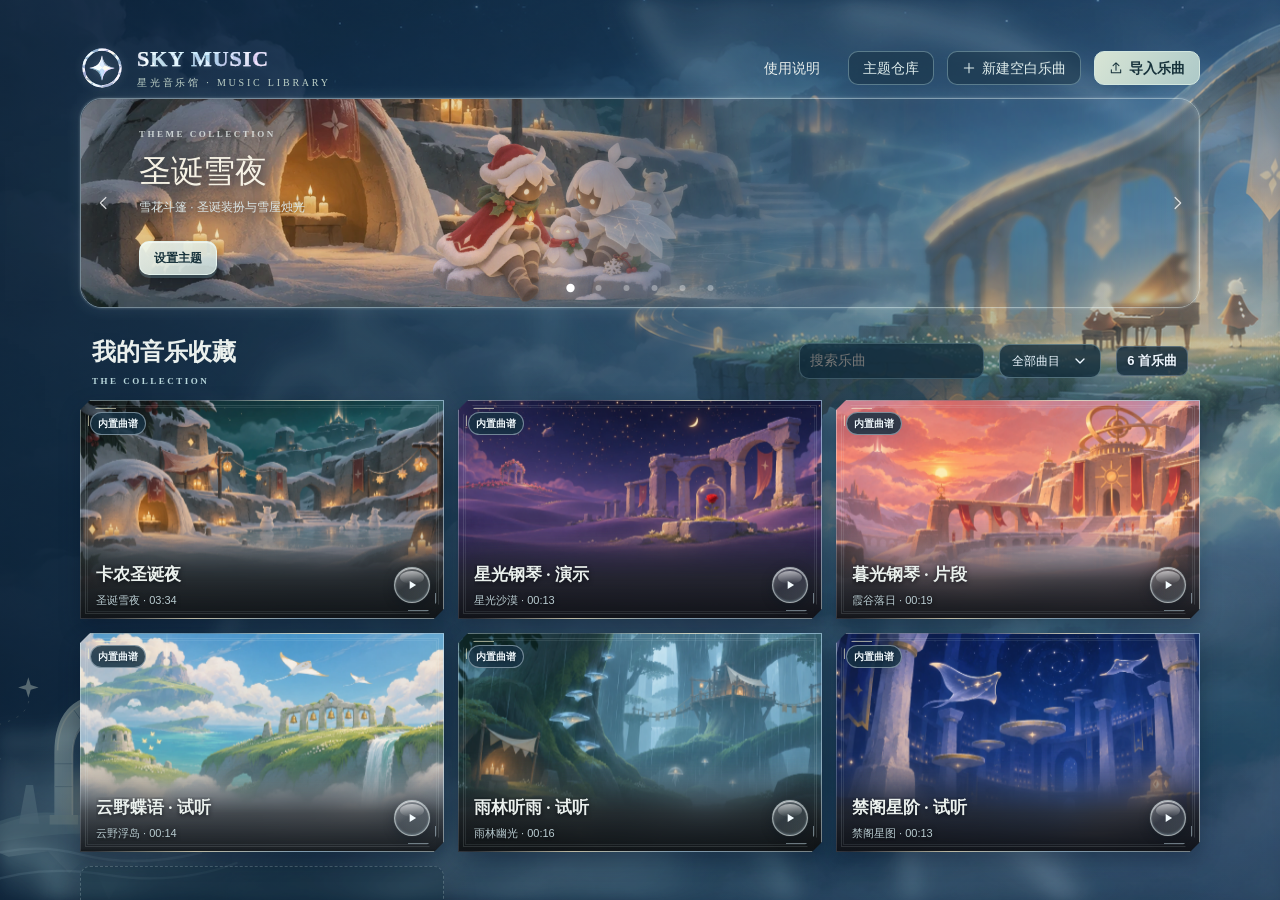
==== index.html @ e9de570f "Unify themed dialogs and final roll windows; refine home navigation and export flow" ====
<!doctype html>
<html lang="zh-CN">
<head>
<meta charset="utf-8"><meta name="viewport" content="width=device-width,initial-scale=1"><meta name="color-scheme" content="dark">
<title>Sky Music Studio · 星光音乐馆</title>
<style>
/* Generated from app/styles.css and config/themes/style-rules.json. */
:root{color-scheme:dark;--background:#081c1a;--panel:#15382e;--panel-soft:#173b31;--gold:#e8c88a;--text:#fff7e7;--sub:#b9cbbf;--border:rgba(234,205,148,.27);--note:#a9d2bc;--chord:#f4d49a;--theme-accent:#e8c88a}
*{box-sizing:border-box}html,body{margin:0;min-height:100%;height:100%}body{background:#071c1a;color:var(--text);font:14px/1.4 "Segoe UI","Microsoft YaHei",Arial,sans-serif;overflow:hidden}button,select,input{font:inherit}button{cursor:pointer;color:inherit;border:1px solid var(--border);background:#204239;border-radius:10px;padding:8px 12px;transition:background .18s,transform .18s,border-color .18s}button:hover{border-color:#eed9a9;background:#315449}button:active{transform:scale(.985)}button:focus-visible,select:focus-visible,input:focus-visible,textarea:focus-visible,[role=spinbutton]:focus-visible{outline:2px solid var(--control-focus-border);outline-offset:2px}button:disabled{opacity:.45;cursor:not-allowed}select,input[type=search]{background:#152b2a;color:var(--text);border:1px solid var(--border);border-radius:10px;padding:7px 10px}input[type=range]{accent-color:var(--gold)}h1,h2,p{margin:0}h1,h2{font-family:Georgia,"Noto Serif SC","Songti SC","SimSun",serif}small{font-size:11px}.muted{color:var(--sub)}[hidden]{display:none!important}
.world-sky{position:fixed;inset:0;overflow:hidden;pointer-events:none;background:radial-gradient(ellipse at 15% 2%,#314a36,transparent 32%),radial-gradient(ellipse at 85% 80%,#482936,transparent 35%),linear-gradient(125deg,#071918 4%,#122c29 60%,#172129);z-index:-1}.world-sky .moon{position:absolute;width:220px;height:220px;border-radius:50%;top:10%;right:11%;background:radial-gradient(circle at 35% 35%,#f8f3e2dd,#c9d9cf44 45%,transparent 68%);filter:blur(4px);opacity:.25}.mountain{position:absolute;left:-10%;width:120%;bottom:-10%;height:44%;background:#142d2a;clip-path:polygon(0 75%,12% 54%,23% 78%,38% 30%,55% 75%,68% 40%,84% 72%,100% 44%,100% 100%,0 100%)}.m2{bottom:-22%;height:45%;opacity:.6;background:#223e40;filter:blur(10px);transform:scaleX(-1)}.stars{position:absolute;inset:0;opacity:.4;background-image:radial-gradient(#fff7db 1px,transparent 1px),radial-gradient(#fff7db 1px,transparent 1px);background-size:77px 71px,117px 109px;background-position:12px 20px,35px 58px}.flakes,.stage-snow{position:absolute;inset:0;pointer-events:none;overflow:hidden}.snow-dot{position:absolute;top:-12px;background:#fff7ee;border-radius:50%;opacity:.4;animation:snowdrift linear infinite;box-shadow:0 0 5px #fff8e066}@keyframes snowdrift{to{transform:translate3d(var(--dx,30px),105vh,0)}}
.site-wrap{height:100dvh;min-height:540px}.home-view{height:100%;overflow:auto;background:linear-gradient(130deg,#0a1d1bcf,#1c2a2a77)}.home-top{max-width:1350px;margin:auto;height:86px;display:flex;align-items:center;justify-content:space-between;padding:12px 28px;border-bottom:1px solid #fff2d313}.wordmark{display:flex;gap:13px;align-items:center;font:650 22px Georgia,serif;letter-spacing:1px}.wordmark strong{color:var(--gold)}.wordmark small{display:block;letter-spacing:2.8px;color:#bed1c7;font:10px Georgia,serif;margin-top:4px}.mark{display:grid;place-items:center;width:42px;height:42px;border:1px solid #dcbe7d88;border-radius:50%;color:var(--gold);font-size:28px}.home-top-actions,.hero-actions{display:flex;gap:13px;align-items:center}.btn-quiet{border-color:transparent;background:transparent}.btn-outline{border-color:#f1cc87aa;background:#ffffff0c}.btn-primary{color:#213b2f;font-weight:750;border:1px solid #e8d0a5;background:linear-gradient(135deg,#f4dfb9,#d9af73);box-shadow:0 5px 20px #ba884b24}.btn-primary:hover{background:#ffe2a9}.home-body{max-width:1300px;margin:auto;padding:26px 30px 36px}.home-hero{display:grid;grid-template-columns:1.07fr 1fr;min-height:320px;border:1px solid var(--border);border-radius:26px;overflow:hidden;position:relative;background:linear-gradient(105deg,#122f29f5 20%,#223733dd 68%,#44383bcc);box-shadow:0 24px 90px #0005,inset 0 1px #fff3}.home-hero:after{content:"";position:absolute;inset:0;pointer-events:none;background:linear-gradient(90deg,transparent 20%,#f8e0a009 60%,transparent)}.hero-copy{padding:40px 0 40px 48px;position:relative;z-index:2}.eyebrow{font:600 10px Georgia,serif;letter-spacing:2.9px;color:#e9c48d}.hero-copy h1{font-size:clamp(28px,3.3vw,47px);line-height:1.35;font-weight:550;margin:16px 0}.hero-copy h1 span{color:#e8c88a}.hero-copy p{max-width:450px;color:#b8cbbd;font-size:13px;line-height:1.9;margin:0 0 25px}.hero-illustration{position:relative;display:grid;place-items:end center}.hero-halo{position:absolute;inset:8% -5% -25%;background:radial-gradient(ellipse at 50% 60%,#dcc48d44,transparent 70%);filter:blur(10px)}.hero-scene{position:absolute;bottom:-3%;right:0%;width:min(100%,650px);object-fit:contain;filter:drop-shadow(0 9px 40px #d9bb6729)}.hero-frost{position:absolute;width:108px;right:5%;top:6%;opacity:.5;filter:drop-shadow(0 0 15px #c5e5f2)}.library-heading{display:flex;justify-content:space-between;align-items:flex-end;margin:31px 3px 17px}.library-heading h2{font-size:24px;font-weight:600;margin-top:6px}.library-tools{display:flex;gap:15px;align-items:center;color:#c3d1c5}.library-tools input{width:185px}.library-grid{display:grid;grid-template-columns:repeat(3,minmax(0,1fr));gap:18px}.song-card{min-width:0;display:flex;flex-direction:column;overflow:hidden;border:1px solid #ffffff25;border-radius:18px;background:linear-gradient(155deg,#23443aee,#192b2be6);box-shadow:0 12px 50px #0003;transition:border .2s,transform .2s}.song-card:hover{border-color:#f3d9a68a;transform:translateY(-2px)}.song-cover{height:162px;position:relative;display:grid;place-items:center;overflow:hidden;background:linear-gradient(125deg,#17352f,#38423a)}.song-cover img{width:100%;height:100%;object-fit:contain;object-position:center bottom;filter:drop-shadow(0 5px 15px #0006)}.cover-tag{position:absolute;top:12px;left:12px;padding:5px 10px;border:1px solid #ffedd155;border-radius:20px;background:#102a27ad;font-size:10px;color:#ffe3ac}.song-details{padding:17px 19px 18px;display:flex;align-items:center;gap:10px}.song-details h3{font:600 17px Georgia,'Songti SC',serif;margin:0 0 5px}.song-details p{color:#b6c9bd;font-size:11px;line-height:1.5}.song-details .card-play{margin-left:auto;flex:none;background:#dcb57b;color:#20352b;font-weight:800;border-radius:12px;border-color:#e5cd9e}.add-card{border-style:dashed;justify-content:center;align-items:center;min-height:246px;background:#ffffff08;cursor:pointer;color:#c1d2c5;gap:12px}.add-card .plus{font-size:39px;color:#ead19e}.add-card strong{font-size:16px;color:#fff5df}.home-footer{text-align:center;font:10px Georgia,serif;letter-spacing:2px;color:#9caeaa;margin:27px 0}.home-footer span{color:var(--gold)}
/* Player. The spatial proportions are fixed to the trusted v7 layout. */
.player-view{--theme-accent:#e8c88a;display:grid;grid-template-rows:57px 70px minmax(0,1fr);gap:10px;height:100%;max-width:1730px;margin:auto;padding:9px 14px 13px}.player-view.theme-starlight{--gold:#f2c9dd;--panel:#1d263d;--panel-soft:#202f4a;--border:rgba(230,192,228,.28);--theme-accent:#f2c9dd;--note:#acb8e9;--chord:#f2c9dd}.player-header{display:flex;align-items:center;justify-content:space-between;gap:15px;padding:0 8px;min-width:0}.song-identity{display:flex;align-items:center;gap:12px;min-width:0}.back-btn{font-size:22px;width:34px;height:34px;padding:0;display:grid;place-items:center;background:#ffffff10}.identity-icon{display:grid;place-items:center;width:40px;height:40px;flex:none;border-radius:50%;color:var(--theme-accent);border:1px solid var(--border);font-size:23px;text-shadow:0 0 10px var(--theme-accent)}.song-titles{min-width:0}.song-titles h1{font-weight:550;font-size:clamp(19px,2.1vw,29px);white-space:nowrap;text-overflow:ellipsis;overflow:hidden}.song-titles span{font:9px Georgia,serif;letter-spacing:3px;color:var(--theme-accent);white-space:nowrap}.song-stats{display:flex;flex-direction:column;text-align:right;margin-left:auto;gap:1px}.song-stats span{font:600 17px Georgia,serif;color:var(--theme-accent)}.song-stats small{font:10px Arial;letter-spacing:1.1px;color:var(--sub)}.header-actions{display:flex;gap:8px;align-items:center;white-space:nowrap}.header-actions button{font-size:12px}.play-controls{position:relative;display:flex;align-items:flex-start;gap:9px;padding:10px 11px 20px;border:1px solid var(--border);border-radius:16px;background:linear-gradient(113deg,#153b30ed,#172c2cec 60%,#392a36db);box-shadow:0 8px 30px #0004;min-width:0}.player-view.theme-starlight .play-controls{background:linear-gradient(115deg,#242849f2,#242d50f2,#382f54f2)}.play-main{display:flex;align-items:center;gap:8px;flex:none}.play-btn{background:#e8c186;color:#213b2e;font-weight:760;border-color:#f8dcb0;padding:8px 16px}.icon-btn{width:30px;min-width:30px;height:29px;display:grid;place-items:center;padding:0}.play-main time{font:650 16px Consolas,'Courier New',monospace;min-width:93px}.tuning-group{display:flex;flex:none;align-items:center;gap:3px;border-radius:10px;background:#0a2723;padding:3px;border:1px solid #ffffff16}.tuning-group button{background:transparent;border:0;padding:6px 7px;color:#b7c7bd;font-size:11px;white-space:nowrap}.tuning-group button.is-active{color:#23382e;background:#ead09e}.control-inline{display:flex;align-items:center;gap:7px;color:#bdd0c4;font-size:12px;white-space:nowrap}.control-inline input[type=range]{width:73px}.control-inline select{max-width:95px;padding:5px 6px}.seek-line{position:absolute;left:13px;right:16px;bottom:5px;height:9px;display:flex;align-items:center;gap:9px;color:#d4be92;font:10px Georgia,serif}.seek-line input{flex:1;min-width:0;height:3px;margin:0}.workspace{min-height:0;min-width:0;display:grid;grid-template-columns:minmax(0,1.17fr) minmax(0,1fr);gap:10px}.workspace-left,.workspace-right{display:grid;min-height:0;min-width:0;gap:10px}.workspace-left{grid-template-rows:minmax(0,1fr) minmax(138px,.30fr)}.workspace-right{grid-template-rows:minmax(0,1.32fr) minmax(0,.98fr)}.pane{position:relative;min-width:0;min-height:0;display:flex;flex-direction:column;overflow:hidden;border-radius:17px;background:linear-gradient(140deg,#153c32ee,#132d2aee);border:1px solid var(--border);box-shadow:inset 0 1px #ffffff16,0 10px 36px #0003}.player-view.theme-starlight .pane{background:linear-gradient(135deg,#202b49f2,#1c2b43e6)}.pane-top{height:44px;flex:none;display:flex;align-items:center;justify-content:space-between;gap:10px;padding:0 13px}.pane-top h2{font:600 16px Georgia,'Songti SC','SimSun',serif;white-space:nowrap}.pane-top select{padding:3px 7px;font-size:11px}.pane-actions,.pane-top .page-actions{display:flex;align-items:center;gap:7px;font-size:11px}.roll-pane{min-height:0}.roll-body{min-height:0;flex:1;margin:0 12px 1px;border:1px solid #e6d19a22;border-radius:10px;overflow:hidden;background:linear-gradient(165deg,#0d2926,#12372e)}#rollCanvas{width:100%;height:100%;display:block}.roll-foot{height:30px;flex:none;display:flex;align-items:center;gap:13px;padding:0 14px;color:#c7d6c9;font-size:10px}.roll-foot .push-right{margin-left:auto;color:var(--theme-accent);font:11px Georgia,serif}.dot{width:8px;height:8px;border-radius:50%;display:inline-block;margin-right:4px}.note-a{background:var(--note)}.note-b{background:var(--chord)}.keys-pane .pane-top{height:39px}.keys-pane .pane-top h2{font-size:15px}.keys-pane .pane-top span{margin-left:auto;color:var(--theme-accent);font:11px Georgia,serif;white-space:nowrap}.tiny-btn{font-size:10px;padding:2px 7px}.key-board{flex:1;min-height:0;display:grid;grid-template-columns:repeat(5,minmax(0,1fr));grid-template-rows:repeat(3,minmax(0,1fr));gap:5px;margin:1px 11px 12px}.key-tile{padding:0;display:flex;align-items:center;justify-content:center;gap:6px;border-radius:8px;background:#173a33;color:#e0eadd;border-color:#5f806b88;font:700 11px Georgia,serif}.key-tile .key-name{color:#dae6d4;font-weight:500}.key-tile.active{background:linear-gradient(125deg,#e1c78f,#b88c58);color:#203a2a;border-color:#f3d29e;box-shadow:0 0 15px #f0c88255}.key-tile.active .key-name{color:#213f34}.key-tile.ringing{box-shadow:0 0 17px #e5c88377}.grid-pane{min-height:0}.page-actions button{height:26px;width:26px;min-width:26px}.page-actions span{font:600 11px Georgia,serif;min-width:48px;text-align:center;color:var(--gold)}.beat-grid{display:grid;grid-template-columns:repeat(8,minmax(0,1fr));grid-template-rows:repeat(4,minmax(0,1fr));gap:5px;flex:1;min-height:0;margin:0 12px 5px}.beat{min-width:0;min-height:0;padding:4px;display:flex;flex-direction:column;align-items:stretch;justify-content:space-between;border-radius:9px;background:linear-gradient(140deg,#21443b,#15322e);border:1px solid #ffffff20}.player-view.theme-starlight .beat{background:#243452}.beat.active{background:#9e815b;box-shadow:inset 0 0 0 1px #ffe3a0,0 0 17px #ebbe7377;border-color:#fff0c4}.beat.select{border-color:#fff1be}.beat-number{text-align:center;display:block;font:600 9px Georgia,serif;line-height:10px;color:#b3c8b7;flex:none}.beat.active .beat-number{color:#fff5de}.mini-keys{flex:1;min-height:0;display:grid;grid-template-columns:repeat(5,minmax(0,1fr));grid-template-rows:repeat(3,minmax(0,1fr));gap:2px;max-height:37px;margin:2px 0}.mini-dot{border-radius:2px;background:#77988b55;border:1px solid #bdc2a628;min-height:2px}.mini-dot.on{background:#edd09d;border-color:#fff5d1;box-shadow:0 0 5px #ffe0a344}.beat.active .mini-dot.on{background:#fff7d6}.beat-name{color:#bdd6c5;font:8px Georgia,serif;text-align:center;white-space:nowrap;overflow:hidden;text-overflow:clip;min-height:9px}.grid-foot{height:28px;flex:none;display:flex;justify-content:space-between;align-items:center;gap:10px;padding:0 13px;color:#dfd5ac;font:11px Georgia,serif}.grid-foot .muted{font:10px 'Microsoft YaHei',sans-serif}.stage-pane{position:relative;min-height:0;overflow:hidden;border-radius:16px;background:radial-gradient(ellipse at 65% 70%,#b7956b2e,transparent 58%),linear-gradient(150deg,#0c322d,#1c4039 57%,#182b2b);border:1px solid #e2c28a25}.stage-pane.theme-starlight{background:radial-gradient(ellipse at 60% 60%,#ecc4d233,transparent 56%),linear-gradient(150deg,#141934,#29284b 60%,#332b50)}.stage-sky{position:absolute;inset:0;background:radial-gradient(#ffefca7a 1px,transparent 2px);background-size:53px 57px;opacity:.25}.stage-fog{position:absolute;inset:50% 0 0;background:linear-gradient(transparent,#dcc7a01a);filter:blur(15px)}.stage-scenery{position:absolute;inset:2% 5% 3%;display:grid;place-items:center}.stage-scenery img{max-width:100%;max-height:100%;object-fit:contain;filter:drop-shadow(0 6px 15px #dcc08b35);transition:filter .3s}.stage-scenery.is-playing img{filter:drop-shadow(0 6px 19px #f5d3a155)}.stage-caption{position:absolute;bottom:5px;right:12px;left:12px;display:flex;justify-content:space-between;font:9px Georgia,serif;letter-spacing:1.8px;color:#e8c488aa;pointer-events:none}.stage-status{color:#d2ddc8;letter-spacing:.4px}.stage-pane .snow-dot{animation-duration:10s;opacity:.7}.stage-pane.theme-starlight .stage-scenery{display:none}.stage-pane.theme-starlight.has-custom-image .stage-scenery{display:grid}.stage-pane.theme-starlight:before{content:'✧';font:120px Georgia,serif;color:#edd2e288;position:absolute;inset:0;display:grid;place-items:center;text-shadow:0 0 45px #ead9ea}.stage-pane.theme-starlight:after{content:'♬';font:72px Georgia,serif;color:#f1b9de99;position:absolute;right:10%;top:15%;filter:drop-shadow(0 0 15px #ffdcff)}.toast{position:fixed;z-index:99;bottom:22px;left:50%;transform:translateX(-50%);max-width:550px;padding:12px 20px;border-radius:13px;border:1px solid #f7dfb477;background:#163a32;box-shadow:0 9px 40px #0009;color:#fff4dc;font-size:12px;text-align:center}dialog{max-width:480px;border:1px solid #e8ce9b77;border-radius:18px;color:#fdf5e4;background:#17352f;box-shadow:0 20px 80px #0009;padding:24px}dialog::backdrop{background:#0009}dialog h2{font-size:21px;margin:0 0 14px}dialog p{color:#cbdbce;font-size:13px;line-height:1.75;margin:0 0 12px}dialog button{margin-top:10px}
@media(max-width:1150px){.player-view{padding:8px}.play-controls{gap:7px}.control-inline input[type=range]{width:45px}.play-main time{font-size:13px;min-width:80px}.tuning-group button{padding:5px}.header-actions #exportProject{font-size:10px}.workspace-left{grid-template-rows:minmax(0,1fr) minmax(133px,.34fr)}.home-body{padding:20px}}
@media(max-width:900px){body{overflow:auto}.site-wrap,.player-view{height:auto;min-height:100vh}.player-view{display:flex;flex-direction:column}.play-controls{min-height:98px;flex-wrap:wrap;padding-bottom:24px}.workspace{display:flex;flex-direction:column}.workspace-left,.workspace-right{display:flex;flex-direction:column}.roll-pane{height:380px}.keys-pane{height:185px}.grid-pane{height:410px}.stage-pane{height:240px}.home-hero{grid-template-columns:1fr;min-height:330px}.hero-copy{padding:36px;max-width:550px}.hero-illustration{position:absolute;inset:0;opacity:.35;pointer-events:none}.library-grid{grid-template-columns:repeat(2,minmax(0,1fr))}}
@media(max-width:600px){.home-top{padding:10px 16px}.home-top .btn-quiet{display:none}.wordmark{font-size:16px}.home-body{padding:12px}.hero-copy{padding:27px 21px}.hero-copy h1{font-size:30px}.library-grid{grid-template-columns:1fr}.library-heading{align-items:center}.library-tools input{width:120px}.song-stats,.header-actions #themeToggle{display:none}.song-titles h1{font-size:19px}.player-header{padding:0}.key-board{gap:3px}.key-tile{font-size:9px}.beat-grid{gap:3px}.beat{padding:2px}.grid-foot .muted{display:none}}
/* Keep the Play button legible while the mouse remains over it after clicking. */
.play-btn:hover,.play-btn:focus-visible{background:#ffe1b3;color:#273c31}

/* v0.3 working surfaces: editing, importing, themes. Preserve the v7 player geometry. */
:root{--editor-panel:#1a2b41;--editor-outline:#c9ad7e55}
button:disabled{cursor:not-allowed;opacity:.42}
body:has(dialog[open]){overflow:hidden}
.work-dialog{width:min(94vw,640px);max-width:640px;max-height:min(88vh,870px);overflow:auto;border-radius:19px;padding:25px;background:linear-gradient(140deg,#26344f,#15283b 56%,#243b45);border:1px solid #e5c7977e;box-shadow:0 30px 110px #030c15dd,inset 0 1px #ffffff22;color:#fff4db;font-family:'Microsoft YaHei','PingFang SC',sans-serif}
.work-dialog::backdrop{background:#071020c9;backdrop-filter:blur(8px)}
.work-dialog .dialog-head{display:flex;justify-content:space-between;align-items:center;gap:12px;margin-bottom:7px}
.work-dialog .dialog-head h2{margin:0;font:600 22px Georgia,'Songti SC','SimSun',serif;letter-spacing:.5px;color:#f1d6ad}
.dialog-head .icon-btn{font-size:20px;line-height:1;background:#ffffff0a;color:#f4d5b2}
.dialog-sub,.import-description{color:#c2cbd9;font-size:12px;line-height:1.75;letter-spacing:.1px;margin:6px 0 19px}
.fields-grid{display:grid;grid-template-columns:repeat(2,minmax(0,1fr));gap:13px 17px;margin:17px 0}
.fields-grid label{display:flex;flex-direction:column;gap:6px;font-size:12px;color:#c6d5df}
.fields-grid label.full{grid-column:1/-1}
.fields-grid input:not([type=range]),.fields-grid textarea,.fields-grid select{padding:10px 12px;background:#0c1d31b2;border:1px solid #aebdcd42;border-radius:10px;color:#fff6dc;width:100%;min-height:39px;font:500 13px 'Microsoft YaHei',sans-serif}
.fields-grid input[type=color]{padding:4px;height:43px}
.fields-grid input[type=range]{width:100%;accent-color:#eed2a3;height:28px}

.dialog-footer{display:flex;align-items:center;justify-content:flex-end;gap:8px;margin-top:16px;flex-wrap:wrap}
.dialog-footer button{font-size:12px;white-space:nowrap}
.edit-tabs{display:flex;gap:6px;margin:16px 0 8px;border-bottom:1px solid #f4d9a62c;padding-bottom:8px}
.edit-tabs button{padding:9px 15px;background:#ffffff08;border:1px solid transparent;border-radius:9px;color:#cbd2df}
.edit-tabs button.is-active{background:#d9b98230;border-color:#d9bd8b78;color:#ffe6b2}
.edit-summary{display:flex;align-items:center;justify-content:space-between;padding:12px 13px;margin-top:14px;border:1px solid #f0d7aa44;border-radius:10px;background:#fff6d80d;color:#fbe7be;font-size:13px}
.theme-choices{display:grid;grid-template-columns:repeat(3,minmax(0,1fr));gap:9px;margin:14px 0}
.theme-choices button{min-height:66px;padding:10px;color:#dde5f0;background:linear-gradient(145deg,#10233e,#233b53);border:1px solid #d9bc8d4f;border-radius:11px;font-family:Georgia,'Songti SC',serif;white-space:normal}
.theme-choices button:first-child{background:linear-gradient(140deg,#1c3b3c,#22424b)}
.theme-choices button:last-child{background:linear-gradient(140deg,#32293f,#68516c)}
.theme-choices button.is-active{border-color:#ffe2a2;box-shadow:inset 0 0 0 1px #fff6d169,0 0 14px #ffdb9347}
.export-options{display:grid;grid-template-columns:repeat(2,minmax(0,1fr));gap:12px;margin-top:18px}
.export-options button{min-height:80px;display:flex;flex-direction:column;text-align:left;justify-content:center;padding:14px 16px;background:#ffffff0b;border-radius:12px;border:1px solid #cbbba656;color:#ffefd6}
.export-options button:first-child{grid-column:1/-1;background:linear-gradient(110deg,#4c483f80,#78604a55)}
.export-options button:hover{border-color:#ffdda1;background:#f6e3bf1c}
.export-options strong{font:600 18px Georgia,serif;letter-spacing:.4px}
.export-options span{font-size:11px;color:#b9cadd;margin-top:5px}
.import-dropzone{border:1.5px dashed #e9c99a93;border-radius:16px;background:radial-gradient(ellipse at center,#ffffed11,#1f324355);padding:28px 16px;display:flex;flex-direction:column;align-items:center;gap:9px;cursor:pointer;text-align:center}
.import-dropzone:hover{background:#e3d5be12;border-color:#ffdca5}
.import-dropzone .import-symbol{display:grid;place-items:center;width:68px;height:68px;border-radius:50%;background:#ecd4a82b;color:#fff1cc;font-size:36px}
.import-dropzone strong{font:600 18px Georgia,'Songti SC',serif}
.import-dropzone small{color:#adbfcc;font-size:11px}
.import-description{margin:15px 0 5px}.import-description p{margin:4px 0}
.global-drop-hint{position:fixed;inset:14px;z-index:1000;background:#1e3545eb;border:3px dashed #e8c68a;border-radius:20px;display:grid;place-items:center;font:600 28px Georgia,'Songti SC',serif;color:#fff0cb;pointer-events:none;box-shadow:0 0 0 30px #0009}
.global-drop-hint[hidden]{display:none}
.song-cover{position:relative}
.song-card-actions{position:absolute;right:9px;top:9px;display:flex;gap:5px;opacity:0;transition:opacity .2s}
.song-card:hover .song-card-actions,.song-card:focus-within .song-card-actions{opacity:1}
.song-card-actions button{width:27px;height:27px;display:grid;place-items:center;padding:0;border-radius:8px;background:#142c3ed9;border:1px solid #e8caa769;color:#ffe7bf;font-size:14px}
.video-dialog{width:min(94vw,860px);max-width:860px}
.video-preview{position:relative;width:100%;height:min(43vh,410px);min-height:195px;background:#061321;border:1px solid #cbba9677;border-radius:12px;overflow:hidden}
.video-preview video{position:absolute;width:100%;height:100%;object-fit:contain;inset:0}
.video-preview canvas{position:absolute;inset:0;width:100%;height:100%;cursor:crosshair;touch-action:none;z-index:2}
.video-scanner-info{display:flex;justify-content:space-between;gap:12px;color:#b9c8d1;font-size:11px}
.player-view.theme-citylights .pane{background:linear-gradient(135deg,#2c2844dd,#1f2748dd)}
.player-view.theme-citylights .play-controls{background:linear-gradient(115deg,#292442,#402c51,#202b4d)}
.stage-pane.theme-citylights{background:radial-gradient(ellipse at 68% 37%,#fdd0b855,transparent 43%),linear-gradient(155deg,#231e40,var(--scene-bg,#302641) 70%,#764b6c)}
.stage-pane.theme-citylights::before{content:'';position:absolute;inset:10% 0 4%;background:repeating-linear-gradient(90deg,transparent 0 30px,#d9b6ac48 30px 32px,transparent 32px 48px);clip-path:polygon(0% 85%,0 54%,6% 54%,6% 68%,12% 68%,12% 44%,18% 44%,18% 80%,24% 80%,24% 60%,30% 60%,30% 37%,36% 37%,36% 59%,43% 59%,43% 21%,49% 21%,49% 73%,56% 73%,56% 50%,62% 50%,62% 70%,69% 70%,69% 30%,77% 30%,77% 62%,84% 62%,84% 42%,92% 42%,92% 64%,100% 64%,100% 100%,0 100%);opacity:.62;pointer-events:none}
.stage-pane.theme-citylights::after{content:'✧';position:absolute;left:14%;top:8%;font:70px Georgia;color:#f2c89b55;text-shadow:0 0 35px #ffd6ba}
.stage-pane .stage-scenery img{filter:drop-shadow(0 5px calc(5px + 19px * var(--glow-strength,.58)) #ffda9970)}
.stage-pane{background-color:var(--scene-bg,#1c2d45)}
.player-view.theme-citylights .roll-pane canvas{background:#232441}
.player-view .pane{box-shadow:inset 0 1px #ffffff1a,0 10px 35px #0004,0 0 calc(6px + 13px * var(--glow-strength,.58)) #e5c68b12}
@media(max-width:1200px){.header-actions{gap:5px}.header-actions button{font-size:11px;padding:7px}.song-stats small{display:none}}
@media(max-width:900px){.work-dialog{max-height:90vh}.song-card-actions{opacity:1}.player-header{min-height:64px}.fields-grid{gap:10px}}
@media(max-width:600px){.fields-grid,.export-options{grid-template-columns:1fr}.export-options button:first-child{grid-column:1}.theme-choices{gap:4px}.theme-choices button{font-size:10px;padding:5px;min-height:58px}.dialog-footer button{font-size:10px;padding:6px}.work-dialog{padding:16px}.video-preview{height:250px}}

.video-quick-actions{display:flex;gap:7px;margin-top:10px;flex-wrap:wrap}.video-quick-actions button{font-size:11px;padding:6px 12px}.library-tools select{padding:9px 7px;max-width:120px;font-size:11px;color:#e5d7bd;background:#1f3847;border:1px solid #d8c49b55;border-radius:9px}.song-card-actions{opacity:1}

/* v0.4: stable library viewport, clear read-only/edit states, consistent action alignment */
@media(min-width:901px){
 .home-top{height:64px}
 .home-body{padding-top:14px;padding-bottom:20px}
 .home-hero{min-height:clamp(180px,24vh,250px)}
 .hero-copy{padding:18px 0 18px 40px}
 .hero-copy h1{font-size:clamp(28px,2.4vw,36px);line-height:1.25;margin:8px 0}
 .hero-copy p{margin-bottom:10px;line-height:1.6}
 .library-heading{margin-top:17px;margin-bottom:11px}
 .library-heading h2{font-size:21px}
 .library-grid{gap:14px 18px}
 .song-cover{height:clamp(76px,11vh,118px)}
 .song-details{padding:10px 16px 11px}
 .library-grid>.add-card{min-height:0;padding:12px;gap:8px}
}
.player-view:not(.editing) .edit-only{display:none!important}
.player-view:not(.editing) #inspectorPane{display:none}
.player-view.editing #stagePane{display:none}
.player-view.editing #inspectorPane{display:flex}
.player-view.editing .keys-pane .key-tile{cursor:pointer}
.player-view:not(.editing) .keys-pane .key-tile{cursor:default}
#scoreEditorBtn.has-changes{background:linear-gradient(135deg,#f4dfb9,#d9af73);color:#223a31;border-color:#ffdfa2;box-shadow:0 0 15px #d4ad7644;font-weight:700}
.info-action{border:1px solid #e5c79777;background:#dfc99b18;border-radius:9px;font:700 17px Georgia,serif;color:#e8d1a2;width:31px;height:31px;min-width:31px}
.play-controls{align-items:center;gap:clamp(6px,1.2vw,16px)}
.control-inline.key-control select{min-width:87px;width:92px;max-width:112px}
.control-inline.instrument-control select{width:clamp(105px,11vw,167px);max-width:172px}
.control-inline.sustain-control{display:flex;align-items:center;justify-content:center;min-width:115px;gap:7px}
.control-inline.sustain-control input[type=range]{width:clamp(42px,5vw,90px)}
.control-inline.sustain-control output{min-width:32px;display:inline-block;text-align:right;color:#f0d8b5;font:11px Georgia,serif}
.grid-foot{display:grid;grid-template-columns:minmax(0,1fr) auto minmax(0,1fr);align-items:center;gap:8px}
.grid-foot #currentBeat{min-width:0;overflow:hidden;white-space:nowrap;text-overflow:ellipsis;justify-self:start}
.grid-foot .grid-edit-actions{display:flex;gap:7px;justify-self:center;white-space:nowrap}
.grid-foot .muted{justify-self:end;white-space:nowrap}
.grid-edit-actions button{height:24px;min-width:65px}
.inspector-pane{padding:0;background:linear-gradient(150deg,#203e39dd,#162e30f0)}
.inspector-pane .pane-top{height:38px}
.inspector-content{padding:2px 13px 9px;flex:1;min-height:0;overflow:auto;display:flex;flex-direction:column}
.inspector-content .edit-summary{padding:7px 10px;margin:2px 0 8px;font-size:11px}
.inspector-content .fields-grid{gap:6px 11px;margin:0;grid-template-columns:repeat(2,minmax(0,1fr))}
.inspector-content .fields-grid label{font-size:10px;gap:3px;min-width:0}
.inspector-content .fields-grid input{font-size:11px;padding:5px 8px;min-height:27px;height:27px}
.inspector-actions{display:flex;justify-content:flex-end;gap:7px;margin-top:9px}
.inspector-actions button{padding:5px 9px;font-size:10px}
.save-options{display:grid;grid-template-columns:repeat(2,minmax(0,1fr));gap:12px;margin:15px 0 3px}
.save-options button{padding:15px 12px}
.btn-danger{background:#73372c;color:#ffdfd6;border:1px solid #c17665}
.fields-grid.single-field{grid-template-columns:1fr}
@media(max-width:1300px){.instrument-control{font-size:11px}.player-view .control-inline{gap:4px}.player-view .play-controls{gap:7px}.play-main time{font-size:13px;min-width:80px}}
@media(max-width:1150px){.instrument-control select{max-width:128px}.control-inline.sustain-control{min-width:92px}}
@media(max-width:900px){.player-view.editing #inspectorPane{min-height:300px}.home-hero{min-height:280px}}
@media(max-width:600px){.save-options{grid-template-columns:1fr}.play-controls{align-items:center}.grid-foot .grid-edit-actions{gap:3px}.grid-edit-actions button{min-width:0;padding:2px 5px}}

[hidden]{display:none!important}

/* Legacy player typography and 4 x 8 score: preserve v7's readable proportions. */
.player-view{font-size:16px;font-variant-numeric:tabular-nums;grid-template-rows:72px 76px minmax(0,1fr);gap:13px;padding:15px 20px 16px}
.player-view .workspace{grid-template-columns:minmax(0,1.07fr) minmax(0,.93fr);gap:13px}
.player-view .workspace-left{grid-template-rows:minmax(0,1fr) 168px;gap:13px}
.player-view .workspace-right{display:flex;flex-direction:column;gap:9px}
.player-view .grid-pane{flex:none}
.player-view #stagePane,.player-view #inspectorPane{flex:1;min-height:0}
.song-titles h1{font-family:Georgia,'Noto Serif SC','Songti SC',serif;font-size:clamp(25px,2.15vw,36px);font-weight:600;letter-spacing:.06em;line-height:1.2}
.song-titles span{display:block;letter-spacing:.21em;margin-top:6px;font-weight:500;font-size:10px}
.song-stats span{font-size:19px}
.player-view .pane-top h2{font:600 18px Georgia,'Noto Serif SC','Songti SC',serif;letter-spacing:.055em}
.player-view .play-main time{font:700 20px ui-monospace,Consolas,monospace;letter-spacing:-.045em;min-width:102px}
.player-view .play-btn{min-width:80px;padding:7px 11px}
.player-view .play-main>.icon-btn{width:34px;height:34px;min-width:34px}
.player-view .key-control{margin-left:auto}
.player-view .control-inline{font-size:12px;gap:8px}
.player-view .control-inline select{padding:6px 8px}
.player-view .pane-top select,.player-view .pane-actions,.player-view .page-actions{font-size:12px}
.player-view .page-actions span{font:600 13px ui-monospace,monospace;min-width:61px}
.player-view .key-tile{gap:9px;border-radius:9px;border-color:#496758;background:linear-gradient(150deg,#193b34,#112c2a)}
.player-view .key-no{font:750 13px ui-monospace,monospace}
.player-view .key-name{font:600 13px Georgia,serif;color:#b4d6c0}
.player-view .key-tile.active{border-color:#f1cb8d;background:linear-gradient(145deg,#806748,#d0a86b);box-shadow:0 0 14px #e9bb704a,inset 0 0 1px #fff8}
.player-view .key-tile.active .key-no,.player-view .key-tile.active .key-name{color:#172920}
.player-view .keys-pane .pane-top span{font:600 12px ui-monospace,monospace}
.player-view .roll-foot{font-size:11px}
.player-view .beat-grid{grid-template-columns:repeat(8,minmax(0,1fr));grid-template-rows:none;gap:7px;width:min(calc(100% - 28px),655px);margin:7px auto 0;align-self:center;flex:none;position:relative;z-index:1}
.player-view .beat{position:relative;aspect-ratio:1.04/1;padding:4px 3px;border-radius:9px;background:linear-gradient(147deg,#254337,#183229);border:1px solid #3b5a45;justify-content:space-around;align-items:center;box-shadow:inset 0 1px 0 #ffffff0c;line-height:normal;transition:border-color .17s,background .17s}
.player-view .beat-number{font:600 10px ui-monospace,monospace;color:#9cbea5}
.player-view .mini-keys{display:grid;grid-template-columns:repeat(5,1fr);grid-template-rows:repeat(3,1fr);gap:2px;width:76%;height:34%;max-height:24px;flex:none;margin:0}
.player-view .mini-dot{background:#476354;border:0;border-radius:3px;min-width:0;min-height:0;box-shadow:none}
.player-view .mini-dot.on{background:#ddf1c4;box-shadow:0 0 6px #d3e8b988}
.player-view .beat.poly2 .mini-dot.on{background:#f2d09e}
.player-view .beat.poly3 .mini-dot.on{background:#f1a9a0}
.player-view .beat-name{font:650 9px Georgia,'Microsoft YaHei',sans-serif;color:#cae6ce;width:100%;min-height:0;text-overflow:ellipsis}
.player-view .beat.empty{background:#112b25;opacity:.72}
.player-view .beat.empty .beat-name{color:#5c7a6b}
.player-view .beat.active{opacity:1;border-color:#ffe6ad;background:linear-gradient(160deg,#765740,#aa754b);box-shadow:0 0 0 1px #f3d398,0 0 18px #e4ac5890;transform:translateY(-1px);z-index:2}
.player-view .beat.active .beat-number{color:#fff3cd}
.player-view .beat.active .beat-name{color:#fff8e3}
.player-view .beat.echo:not(.active){box-shadow:inset 0 0 0 1px #bce1ef31,0 0 12px #88bfd51a;filter:brightness(1.08)}
.player-view .beat.active .mini-dot.resonance:not(.on){background:#aee1f5;box-shadow:0 0 7px #c3f1ff;opacity:.65;transform:scale(.78)}
.player-view .beat:hover{border-color:#f2d69e;z-index:3}
.player-view .beat.uncertain{border-style:dashed}
.player-view .grid-foot{height:34px;font-size:12px}
.player-view.theme-starlight .beat:not(.active):not(.empty){background:linear-gradient(147deg,#2d3555,#1e2b43);border-color:#626b8b}
@media(max-width:1420px){
 .player-view{padding:10px 13px 11px;grid-template-rows:60px 73px minmax(0,1fr);gap:10px}
 .player-view .workspace{gap:10px}
 .player-view .workspace-left{grid-template-rows:minmax(0,1fr) 153px;gap:10px}
 .player-view .beat{aspect-ratio:1.02/1}
 .player-view .beat-grid{gap:5px}
 .player-view .play-controls{gap:8px}
}
@media(max-height:790px) and (min-width:901px){
 .player-view{padding-top:8px;padding-bottom:8px;grid-template-rows:53px 69px minmax(0,1fr);gap:9px}
 .player-view .workspace-left{grid-template-rows:minmax(0,1fr) 144px;gap:9px}
 .player-view .pane-top h2{font-size:16px}
 .player-view .beat-grid{gap:4px;margin-top:2px}
 .player-view .beat{aspect-ratio:1.08/1}
 .player-view .song-stats span{font-size:17px}
}
@media(max-width:1100px){
 .player-view .play-controls{gap:6px}
 .player-view .play-main time{font-size:18px;min-width:95px}
 .player-view .control-inline{gap:5px}
 .player-view .control-inline.instrument-control select{width:112px}
 .player-view .beat-grid{gap:3px}
 .player-view .beat{padding:3px 1px}
 .player-view .beat-name{font-size:8px}
}
@media(max-width:900px){
 .player-view .workspace{display:flex}
 .player-view .workspace-left{display:flex}
 .player-view .workspace-right{gap:10px}
 .player-view .grid-pane{height:auto;min-height:0;padding-bottom:8px}
 .player-view .beat-grid{width:min(calc(100% - 28px),620px)}
 .player-view .beat{aspect-ratio:1.04/1}
 .player-view #stagePane{flex:auto;height:250px;min-height:190px}
 .player-view #inspectorPane{flex:auto;min-height:300px}
 .player-view .key-control{margin-left:0}
 .player-view .song-titles h1{font-size:clamp(20px,4vw,28px)}
}
@media(prefers-reduced-motion:reduce){.player-view *{transition:none!important}.player-view .snow-dot{animation:none!important}}

/* Reusable v7 material system. Themes supply colors; layout and behavior stay shared. */
.player-view{color:var(--player-text,#fff8eb)}
.player-view::before{content:'';position:fixed;inset:0;z-index:-1;pointer-events:none;background:radial-gradient(ellipse at 12% 0%,color-mix(in srgb,var(--player-accent) 19%,transparent),transparent 35%),radial-gradient(ellipse at 90% 88%,var(--player-control-end),transparent 42%),var(--player-backdrop,#091e1b)}
.player-view .pane{background:linear-gradient(143deg,var(--player-surface-start),var(--player-surface-end));border-color:color-mix(in srgb,var(--player-accent) 27%,transparent);box-shadow:0 16px 60px #0006,inset 0 1px #ffffff1a}
.player-view .pane::before{content:'';position:absolute;top:0;left:16%;right:16%;height:1px;background:linear-gradient(90deg,transparent,color-mix(in srgb,var(--player-accent) 40%,transparent),transparent);pointer-events:none}
.player-view .pane::after{content:'';position:absolute;right:18px;top:0;width:100px;height:3px;background:radial-gradient(circle,var(--player-poly) 0 2px,transparent 2.5px) 0 0/19px 4px;opacity:.5;pointer-events:none}
.player-view .pane-top{position:relative;z-index:3}
.player-view .play-controls{background:linear-gradient(113deg,var(--player-control-start),var(--player-surface-end) 58%,var(--player-control-end));border-color:color-mix(in srgb,var(--player-accent) 33%,transparent);box-shadow:0 14px 38px #0005,inset 0 1px #fff3db1a}
.player-view button,.player-view select{color:var(--player-text);background-color:var(--player-button);border-color:var(--player-border)}
.player-view button:hover{background-color:var(--player-hover);border-color:var(--player-accent)}
.player-view .btn-quiet{background:transparent;border-color:transparent}
.player-view .play-btn,.player-view .btn-primary,.player-view #scoreEditorBtn.has-changes{color:#253423;background:linear-gradient(130deg,color-mix(in srgb,var(--player-accent) 80%,white),var(--player-accent));border-color:var(--player-accent)}
.player-view .play-btn:hover{background:color-mix(in srgb,var(--player-accent) 75%,white)}
.player-view .control-inline,.player-view .roll-foot{color:var(--player-muted)}
.player-view .song-identity{gap:16px}
.player-view .identity-icon{width:49px;height:49px;border:0;border-radius:0;filter:drop-shadow(0 2px 10px #9fe7ff89);font-size:42px;color:var(--player-accent)}
.player-view .identity-icon img{width:100%;height:100%;object-fit:contain}
.player-view .key-tile{background:linear-gradient(150deg,var(--player-button),var(--player-surface-end));border-color:var(--player-border)}
.player-view .key-tile.active{background:linear-gradient(145deg,var(--player-active-start),var(--player-active-end));border-color:var(--player-accent)}
.player-view .key-name{color:var(--player-note)}
.player-view .key-tile.active .key-no,.player-view .key-tile.active .key-name{color:#172920}
.player-view .key-tile.ringing{border-color:#9fd4de;box-shadow:inset 0 0 0 1px #c9e6d4,0 0 12px #b9eaff70}
.player-view .beat,.player-view.theme-starlight .beat:not(.active):not(.empty){background:linear-gradient(147deg,var(--player-grid-start),var(--player-grid-end));border-color:var(--player-border)}
.player-view .mini-dot{background:var(--player-dot)}
.player-view .mini-dot.on{background:var(--player-note)}
.player-view .beat.poly2 .mini-dot.on{background:var(--player-chord)}
.player-view .beat.poly3 .mini-dot.on{background:var(--player-poly)}
.player-view .beat-number{color:var(--player-muted)}
.player-view .beat-name{color:var(--player-note)}
.player-view .beat.empty{background:var(--player-rest);border-color:color-mix(in srgb,var(--player-border) 70%,transparent)}
.player-view .beat.active{background:linear-gradient(160deg,var(--player-active-start),var(--player-active-end));border-color:var(--player-accent);box-shadow:0 0 0 1px var(--player-accent),0 0 18px color-mix(in srgb,var(--player-accent) 56%,transparent)}
.player-view .beat.active .beat-number,.player-view .beat.active .beat-name{color:var(--player-text)}
.player-view .beat:hover{border-color:var(--player-accent)}
.player-view #stagePane{isolation:isolate;background:radial-gradient(ellipse at 53% 78%,color-mix(in srgb,var(--player-accent) 15%,transparent),transparent 75%),linear-gradient(180deg,var(--player-stage-start),var(--player-stage-end));border-color:color-mix(in srgb,var(--player-accent) 27%,transparent)}
.player-view .stage-pane::before,.player-view .stage-pane::after{content:none}
.player-view .stage-scenery{position:absolute;inset:5% 5% 3%;display:block;min-width:0;min-height:0;z-index:2}
.player-view .stage-scenery img,.player-view #sceneCanvas{position:absolute;inset:0;display:block;width:100%;height:100%;min-width:0;min-height:0;object-fit:contain}
.player-view .stage-tree{position:absolute;left:1%;bottom:1%;height:53%;max-width:22%;object-fit:contain;z-index:3;filter:drop-shadow(0 6px 8px #080d135e);pointer-events:none}
.player-view .stage-lantern{position:absolute;right:1%;bottom:3%;width:20%;height:36%;object-fit:contain;opacity:.88;z-index:1;pointer-events:none}
.player-view:not([data-theme=christmas]) .stage-tree,.player-view:not([data-theme=christmas]) .stage-lantern,.player-view .has-custom-image .stage-tree,.player-view .has-custom-image .stage-lantern{display:none}
.player-view .stage-lights{position:absolute;top:3%;left:7%;width:86%;height:15%;border-top:1px solid color-mix(in srgb,var(--player-accent) 42%,transparent);border-radius:0 0 47% 47%;z-index:3;pointer-events:none}
.player-view .stage-lights i{position:absolute;top:6px;left:calc(4% + var(--light-index)*13%);width:4px;height:7px;border-radius:40% 40% 65% 65%;transform:rotate(25deg);background:var(--player-accent);box-shadow:0 0 4px var(--player-accent),0 0 10px var(--player-accent);animation:template-light 4s ease-in-out infinite;animation-delay:calc(var(--light-index)*-.4s)}
.stage-lights i:nth-child(1){--light-index:0}.stage-lights i:nth-child(2){--light-index:1}.stage-lights i:nth-child(3){--light-index:2}.stage-lights i:nth-child(4){--light-index:3}.stage-lights i:nth-child(5){--light-index:4}.stage-lights i:nth-child(6){--light-index:5}.stage-lights i:nth-child(7){--light-index:6}.stage-lights i:nth-child(8){--light-index:7}
@keyframes template-light{0%,100%{opacity:.64;filter:brightness(.85)}55%{opacity:1;filter:brightness(1.4)}}
.player-view .stage-snow{z-index:4}
.player-view .stage-caption{z-index:5;color:var(--player-accent)}
.player-view .stage-motif{position:absolute;inset:0;display:grid;place-items:center;color:var(--player-accent);font:100px Georgia,serif;text-shadow:0 0 45px color-mix(in srgb,var(--player-accent) 40%,transparent);opacity:.8}
.player-view .stage-motif span{position:absolute;right:12%;top:18%;font-size:56px;opacity:.6}
.player-view[data-theme=christmas] .stage-motif,.player-view .has-custom-image .stage-motif{display:none}
.player-view.motion-off .stage-lights i,.player-view.motion-off .snow-dot{animation:none!important}
.player-view.motion-off .snow-dot{display:none}
@media(max-width:600px){.player-view .song-identity{gap:9px}.player-view .identity-icon{width:34px;height:34px;font-size:30px}.player-view .song-titles span{max-width:100%;overflow:hidden;text-overflow:ellipsis;font-size:8px;letter-spacing:.1em}}
.player-view .note-poly{background:var(--player-poly)}
.player-view .pane-actions>.icon-btn{width:28px;height:28px;min-width:28px}

/* Measured against the original v7, rather than inherited v0.4 spacing. */
.player-view{line-height:normal}
.player-control-row{display:flex;align-items:center;gap:8px;min-width:0;width:100%}
.player-view .player-header{padding:0 7px;gap:14px}
.player-view .song-titles h1{text-shadow:0 4px 30px #d9b87933}
.player-view .song-titles span{color:#e6ca90}
.player-view .key-tile{padding:1px 2px;white-space:nowrap;overflow:hidden}
.player-view[data-theme=christmas] .key-tile.active{background:var(--player-active-paint);border-color:var(--player-accent)}

.player-view[data-theme=christmas] .beat{border-color:var(--player-border)}

.player-view[data-theme=christmas] .beat-number{color:var(--player-muted)}

.player-view[data-theme=christmas] .beat-name{color:var(--player-text)}

.player-view[data-theme=christmas] .beat.empty .beat-name{color:var(--player-dot)}

.player-view[data-theme=christmas] .beat.active{border-color:var(--player-accent);box-shadow:0 0 0 1px var(--player-accent),0 0 18px color-mix(in srgb,var(--player-accent) 56%,transparent)}

.player-view[data-theme=christmas] .beat.active .beat-number{color:var(--player-text)}

.player-view[data-theme=christmas] .beat.active .beat-name{color:var(--player-text)}

.player-view[data-theme=christmas] .beat:hover{border-color:var(--player-accent)}

@media(min-width:901px){
 .player-view .play-controls{display:grid;grid-template-rows:37px 12px;gap:9px;align-content:center;padding:11px 15px}
 .player-view .seek-line{position:static;inset:auto;display:flex;height:12px;gap:13px;font:500 11px ui-monospace,monospace;color:#c8baa0}
 .player-view .seek-line input{width:100%;height:12px;margin:0}
 .player-view .pane,.player-view .workspace-right{padding:13px 16px}
 .player-view .pane-top{height:auto;min-height:30px;padding:0;margin-bottom:10px}
 .player-view .pane-top select,.player-view .pane-actions button,.player-view .page-actions button{font-size:12px;padding:5px 7px;height:auto;min-width:28px;line-height:normal}
 .player-view .pane-top select{border-radius:9px}
 .player-view .roll-body{margin:0;border:1px solid #405e4c;border-radius:11px;background:linear-gradient(140deg,#0b2522,#0b1c20);box-shadow:inset 0 0 30px #0005}
 .player-view .roll-foot{height:auto;min-height:22px;gap:14px;padding:9px 0 0;color:#c1d1c2}
 .player-view .roll-foot .dot{width:9px;height:9px;border-radius:3px;margin-right:5px}
 .player-view .keys-pane .pane-top{height:auto;margin-bottom:7px}
 .player-view .key-board{margin:0;gap:6px}
 .player-view .workspace-right{position:relative;border:1px solid rgba(227,211,166,.25);border-radius:17px;background:linear-gradient(143deg,var(--player-surface-start),var(--player-surface-end));box-shadow:0 16px 60px #0006,inset 0 1px #ffffff1a;gap:0;overflow:hidden}
 .player-view .workspace-right .grid-pane{padding:0;border:0;border-radius:0;background:none;box-shadow:none;overflow:visible}
 .player-view .grid-pane::before,.player-view .grid-pane::after{content:none}
 .player-view .beat-grid{width:min(100%,655px);margin:7px auto 0}
 .player-view .grid-foot{height:auto;min-height:21px;padding:0;margin-top:6px;gap:8px;font:16px 'Segoe UI','Microsoft YaHei',Arial,sans-serif}
 .player-view #currentBeat{font-size:12px;color:#ead0a6}
 .player-view #stagePane{margin-top:7px;border:0;border-top:1px solid #a8a36e45;border-radius:0;box-shadow:none;min-height:60px}
 .player-view .workspace-right #inspectorPane{margin-top:7px;padding:0;border:0;border-top:1px solid var(--player-border);border-radius:0;box-shadow:none}
 .player-view .stage-scenery{inset:0 4.5% 0}
.player-view[data-theme=christmas] .roll-pane{background:linear-gradient(147deg,var(--player-surface-start),var(--player-surface-end) 75%)}

.player-view[data-theme=christmas] .keys-pane{background:linear-gradient(120deg,var(--player-surface-start),var(--player-surface-end))}

.player-view[data-theme=christmas] .workspace-right{background:radial-gradient(ellipse at 85% 90%,color-mix(in srgb,var(--player-control-start) 24%,transparent),transparent 43%),linear-gradient(140deg,var(--player-surface-start),var(--player-surface-end))}

.player-view[data-theme=christmas] .play-controls{background:linear-gradient(113deg,var(--player-control-start),var(--player-surface-end) 58%,var(--player-control-end));border-color:color-mix(in srgb,var(--player-accent) 33%,transparent)}

.player-view[data-theme=christmas] #stagePane{background:linear-gradient(180deg,var(--player-stage-start),var(--player-stage-end))}

}
@media(min-width:901px) and (max-width:1420px){
 .player-view .pane{padding:11px 12px}
 .player-view .workspace-right{padding:11px 14px}
 .player-view .workspace-right .grid-pane,.player-view .workspace-right #inspectorPane{padding:0}
 .player-view .play-controls{padding:8px 11px}
 .player-view .pane-top{margin-bottom:7px}
}
@media(min-width:901px) and (max-height:790px){
 .player-view .pane-top{min-height:25px;margin-bottom:6px}
 .player-view .keys-pane .pane-top{margin-bottom:7px}
 .player-view .beat-grid{margin-top:2px}
 .player-view .roll-foot{padding-top:6px}
 .player-view #stagePane{margin-top:3px}
}
@media(max-width:900px){.player-view .play-controls{display:block;padding:12px 11px 28px}.player-control-row{flex-wrap:wrap;gap:8px}}
.player-view[data-theme=christmas]::before{background:radial-gradient(ellipse at 12% 0%,color-mix(in srgb,var(--player-accent) 19%,transparent),transparent 35%),radial-gradient(ellipse at 90% 88%,var(--player-control-end),transparent 42%),var(--player-backdrop)}

.player-view[data-theme=christmas] .pane{border-color:color-mix(in srgb,var(--player-accent) 27%,transparent)}

.player-view[data-theme=christmas] .pane::after,.player-view[data-theme=christmas] .workspace-right::after{background:radial-gradient(circle,#bf4c58 0 2px,transparent 2.5px) 0 0/20px 4px;opacity:.65}
.player-view:not(.editing) #gridHint{visibility:hidden}
@media(min-width:901px){
 .player-view .workspace-right{padding:14px 18px}
 .player-view .workspace-right::before{content:'';position:absolute;top:0;left:16%;right:16%;height:1px;background:linear-gradient(90deg,transparent,#e6ca8e66,transparent);pointer-events:none}
 .player-view .workspace-right::after{content:'';position:absolute;right:18px;top:0;width:100px;height:3px;pointer-events:none}
 .player-view .grid-foot{color:var(--player-text)}
 .player-view .key-tile{font:16px 'Segoe UI','Microsoft YaHei',Arial,sans-serif;color:var(--player-text)}
}
@media(min-width:901px) and (max-width:1420px){.player-view .workspace-right{padding:11px 14px}}
@media(min-width:901px) and (max-height:790px){.player-view .keys-pane .pane-top{min-height:28px}}
/* The original vignette uses an intrinsic 2:1 stage anchored at the panel floor. */
@media(min-width:901px){.player-view[data-theme=christmas] .stage-pane:not(.has-custom-image) .stage-scenery{inset:auto;left:50%;bottom:0;height:94%;aspect-ratio:2/1;max-width:91%;width:auto;transform:translateX(-50%)}}
@media(min-width:901px) and (max-height:790px){.player-view[data-theme=christmas] .stage-pane:not(.has-custom-image) .stage-scenery{height:92%}}
.player-view .keys-pane #selectedSummary{flex:1;min-width:0;text-align:right;margin-left:auto;overflow:hidden;white-space:nowrap;text-overflow:ellipsis}
.player-view .grid-foot #currentBeat{display:flex;align-items:center;gap:8px;width:100%;min-width:0;max-width:100%;overflow:hidden}
.player-view #currentBeatIndex{flex:0 0 calc(2em + 7ch);text-align:center;font-family:ui-monospace,Consolas,'Microsoft YaHei',monospace;font-variant-numeric:tabular-nums}
.player-view #currentBeatNotes{flex:1;min-width:0;text-align:left;overflow:hidden;white-space:nowrap;text-overflow:ellipsis}
.player-view:not(.editing) .grid-foot{grid-template-columns:minmax(0,1fr)}
.player-view:not(.editing) #gridHint{display:none}

/* Geometric centering avoids the text arrow baseline shifting the back icon. */
.player-view .back-btn{display:flex;align-items:center;justify-content:center;padding:0;line-height:1;flex-shrink:0}
.player-view .back-btn svg{display:block;flex-shrink:0}

/* Score seeking changes the music position without moving the scan marker. */
.player-view .roll-seek{display:flex;align-items:center;gap:10px;flex:none;padding:6px 0 0;color:var(--player-muted);font-size:10px}
.player-view .roll-seek input{appearance:none;-webkit-appearance:none;flex:1;min-width:0;height:18px;margin:0;background:transparent;cursor:pointer}
.player-view .roll-seek input::-webkit-slider-runnable-track{height:4px;border:1px solid #8b9e8b55;border-radius:2px;background:#52665d}
.player-view .roll-seek input::-webkit-slider-thumb{-webkit-appearance:none;appearance:none;width:44px;height:8px;margin-top:-3px;border:1px solid #f4dba4;border-radius:2px;background:#e8c88a;box-shadow:0 1px 3px #0004}
.player-view .roll-seek input::-moz-range-track,.player-view .roll-seek input::-moz-range-progress{height:4px;border:0;border-radius:2px;background:#52665d}
.player-view .roll-seek input::-moz-range-thumb{width:42px;height:6px;border:1px solid #f4dba4;border-radius:2px;background:#e8c88a;box-shadow:0 1px 3px #0004}

/* Empty end-of-score slots preserve the shared 8 by 4 score geometry. */
.player-view .beat-placeholder{opacity:.38;pointer-events:none;box-shadow:none}

/* One shared, left-opening range picker, with the original v7 gold selection. */
.player-view .key-range-toggle{display:inline-flex;align-items:center;justify-content:center;gap:8px;min-width:92px;padding:6px 8px;white-space:nowrap;border:1px solid #f3d29e;border-radius:9px;background:linear-gradient(125deg,#e1c78f,#b88c58);color:#203a2a;font-size:12px;font-weight:700;box-shadow:inset 0 1px #fff4d744,0 0 10px #f0c88222}
.player-view .key-range-toggle:hover,.player-view .key-range-toggle[aria-expanded=true]{background:linear-gradient(125deg,#f1daa8,#d0aa70);box-shadow:0 0 13px #f0c88255;border-color:#fff0c4}
/* Five fixed cells, fading directly to transparency at either edge. */
.player-view .key-range-menu{position:fixed;z-index:100;height:42px;border:0;border-radius:0;background:transparent;box-shadow:none;transform-origin:right center;animation:range-open .16s ease-out;-webkit-mask-image:linear-gradient(to right,transparent,#000 16px,#000 calc(100% - 16px),transparent);mask-image:linear-gradient(to right,transparent,#000 16px,#000 calc(100% - 16px),transparent)}
.player-view .key-range-track{position:relative;display:block;width:100%;height:100%;padding:0;overflow:hidden;touch-action:pan-y;cursor:grab;overscroll-behavior:contain;scrollbar-width:none}
.player-view .key-range-track::-webkit-scrollbar{display:none}
.player-view .key-range-menu button{position:absolute;left:calc(50% - 22px);top:6px;width:44px;min-width:44px;height:30px;will-change:transform;transition:background .18s,border-color .18s;min-height:30px;padding:4px 9px;border-radius:7px;border:1px solid #8b9e8b55;background:var(--player-button,#204239);color:var(--player-text,#f7edcf);font-size:12px}
.player-view .key-range-menu button:hover,.player-view .key-range-menu button:focus-visible{background:var(--player-hover);color:var(--player-text);border-color:var(--control-focus-border);box-shadow:0 0 8px #ffffff18;outline:none}
.player-view .key-range-menu button[aria-selected=true]{background:linear-gradient(125deg,#e1c78f,#b88c58);color:#203a2a;border-color:#f3d29e;box-shadow:0 0 9px #f0c88244;font-weight:700}
@keyframes range-open{from{opacity:0;transform:translateX(8px) scaleX(.94)}to{opacity:1;transform:none}}
@media(prefers-reduced-motion:reduce){.player-view .key-range-menu{animation:none}}

.player-view .key-control:has(.key-range-toggle[aria-expanded=true])>span{visibility:hidden}

/* The selector stays over its original control and expands downward only. */
.player-view .instrument-toggle{display:inline-flex;align-items:center;justify-content:space-between;gap:10px;width:clamp(105px,11vw,167px);padding:6px 8px;font-size:12px;white-space:nowrap;background:var(--player-button);border-color:var(--player-border)}
.player-view .instrument-control:has(.instrument-toggle[aria-expanded=true])>.instrument-toggle{visibility:hidden}
.player-view .instrument-menu{position:fixed;z-index:101;padding:0;border:0;border-radius:10px;background:var(--player-surface-end);box-shadow:0 0 0 1px var(--player-border),0 8px 24px #0006;color:var(--player-text);overflow:hidden;touch-action:none}
.player-view .instrument-options{position:absolute;inset:0;overflow:hidden}
.player-view .instrument-options button{position:absolute;display:block;left:0;width:100%;margin:0;padding:5px 8px;text-align:left;font-size:12px;border-radius:8px;border:1px solid var(--player-border);background:var(--player-button);color:var(--player-text);white-space:nowrap;overflow:hidden;text-overflow:ellipsis}
.player-view .instrument-options button[aria-selected=true]{background:linear-gradient(125deg,var(--player-active-start),var(--player-active-end));border-color:var(--theme-accent);font-weight:700}
.player-view .instrument-focus{position:absolute;z-index:2;left:0;width:100%;border:1px solid var(--theme-accent);border-radius:8px;box-shadow:inset 0 0 0 1px var(--theme-accent);pointer-events:none}
.player-view .instrument-options button:hover,.player-view .instrument-options button:focus-visible{background:var(--player-hover);border-color:var(--theme-accent);outline:1px solid var(--control-focus-border);outline-offset:-2px}
@media(max-width:1150px){.player-view .instrument-toggle{width:112px}}

/* Decoration visibility belongs to theme data, independently of the preset ID. */
.player-view .stage-pane[data-motif=off]::before,.player-view .stage-pane[data-motif=off]::after{display:none}

/* Playback speed shares the instrument picker template at its original compact width. */
.player-view .speed-control .instrument-toggle{width:72px;gap:6px}

/* Center navigation geometry independently of font metrics and legacy button padding. */
.player-view :is(#stepPrev,#stepNext,#pagePrev,#pageNext){display:grid;place-items:center;padding:0;width:28px;min-width:28px;height:28px;line-height:1;flex:none}
.player-view .nav-chevron{display:block;width:14px;height:14px;flex:none;pointer-events:none}
.player-view .key-range-toggle .range-chevron{width:12px;height:12px;flex:0 0 12px}

/* Keep percentages beside their sliders without the old right-aligned text inset. */
.player-view .control-inline:is(.volume-control,.sustain-control){gap:4px;min-width:0}
.player-view :is(.volume-control,.sustain-control) input[type=range]{margin:0}
.player-view :is(.volume-control,.sustain-control) output{min-width:30px;text-align:left}

/* Match the v7 roll crosshair and reserve touch drags for timeline seeking. */
.player-view #rollCanvas{cursor:crosshair;touch-action:none;user-select:none}
/* Dedicated themed editing console; panels keep their existing IDs and player bindings. */
.player-view.editing #stagePane{display:block}
.player-view .score-console{width:min(1280px,96vw);max-width:1280px;height:min(850px,94dvh);max-height:94dvh;padding:22px;color:var(--player-text);background:linear-gradient(135deg,var(--player-control-start),var(--player-surface-end));border:1px solid var(--player-border);border-radius:20px;overflow:hidden}
.score-console[open]{display:flex;flex-direction:column;gap:16px}.score-console button{margin:0}.console-head,.console-footer{display:flex;align-items:center;justify-content:space-between;gap:12px;flex:none}.console-head h2{margin:4px 0 0;font-size:23px}.console-tabs{display:grid;grid-template-columns:repeat(3,1fr);gap:10px;flex:none}.console-tabs button{min-height:44px;background:var(--player-button);border-color:var(--player-border)}.console-tabs [aria-selected=true]{background:linear-gradient(125deg,var(--player-active-start),var(--player-active-end));border-color:var(--player-accent);font-weight:700}
.console-layout{display:grid;grid-template-columns:minmax(0,1fr) 310px;gap:18px;min-height:0;flex:1}.console-score{display:grid;grid-template-rows:minmax(150px,.65fr) minmax(220px,1fr);gap:14px;min-height:0}.score-console[data-mode=fine] .console-score{grid-template-rows:minmax(0,1fr)}.console-score>div{min-height:0;display:flex}.console-score>div>.pane{width:100%;height:100%;margin:0}.console-score #consoleGridSlot .grid-pane{flex:1}.console-score .key-board{min-height:90px}.console-score .beat-grid{min-height:160px}.console-score .pane-top{margin-bottom:8px}.score-console .roll-pane{min-height:200px}.console-side{min-height:0;overflow:auto;display:flex;flex-direction:column;gap:16px;padding-right:5px}.console-side>section,.console-transport,#consoleInspectorSlot{border:1px solid var(--player-border);border-radius:12px;padding:13px;background:var(--player-surface-end)}.console-side h3{font-size:14px;margin:0 0 12px}.console-side label{display:flex;flex-direction:column;gap:6px;font-size:12px;margin-bottom:12px}.console-side input,.console-side select,.console-side textarea{width:100%;min-width:0;background:var(--player-button);color:var(--player-text);border:1px solid var(--player-border);border-radius:7px;padding:7px}.console-transport time{display:block;font:600 24px Consolas,monospace;text-align:center;margin-bottom:12px}.console-transport>div{display:flex;justify-content:center;gap:8px;margin-bottom:12px}.console-transport button{min-width:44px;min-height:38px}.console-help{font-size:12px!important;color:var(--player-muted)!important;line-height:1.65!important;margin:12px 0 0!important}.console-side .fields-grid{gap:8px}.console-side #inspectorPane{padding:0;border:0;background:none;box-shadow:none;overflow:visible}.console-side #inspectorPane .pane-top{flex-wrap:wrap;height:auto;padding:0;gap:6px}.console-side #inspectorPane h2{font-size:15px}.console-side .inspector-content{padding:0}.console-side .inspector-actions{flex-wrap:wrap}.console-side .inspector-actions button{padding:7px}.console-note-keys{display:grid;grid-template-columns:repeat(5,1fr);gap:5px;margin-top:12px}.console-note-keys button{padding:6px}.console-note-keys [aria-pressed=true]{background:var(--player-active-end);border-color:var(--player-accent)}.console-batch-grid{display:grid;grid-template-columns:1fr 1fr;gap:9px}.console-batch-grid article{padding:9px;border:1px solid var(--player-border);border-radius:9px;min-width:0}.console-batch-grid button{width:100%;padding:7px 3px;font-size:12px}.console-batch-grid label{font-size:11px}.console-footer{border-top:1px solid var(--player-border);padding-top:12px;font-size:12px}.console-footer>div{display:flex;gap:8px}.console-footer button{min-height:38px}
@media(max-width:850px){.player-view .score-console{height:96dvh;max-height:96dvh;padding:14px}.console-layout{display:block;overflow:auto}.console-score{height:540px}.score-console[data-mode=fine] .console-score{height:420px}.console-side{margin-top:14px;overflow:visible}.console-footer{flex-wrap:wrap}.console-head h2{font-size:19px}.console-tabs{gap:5px}.console-tabs button{font-size:13px;padding:7px}.console-footer>div{width:100%;justify-content:flex-end}}

.console-side #consoleInspectorSlot>summary{cursor:pointer;font-size:13px;font-weight:600;color:var(--player-accent)}.console-side #consoleInspectorSlot[open]>summary{margin-bottom:12px}

/* Console preview displays the A/B halves of a 32-beat group separately. */
.player-view #consoleGridSlot .beat-grid{grid-template-rows:repeat(2,minmax(0,1fr));min-height:130px}
.score-console[data-mode=generate] .console-score{grid-template-rows:minmax(245px,.8fr) minmax(310px,1fr);overflow:auto}
.player-view #consoleGridSlot .page-actions span{min-width:74px;white-space:nowrap}
@media(max-width:850px){.score-console[data-mode=generate] .console-score{height:570px}}

/* Editing focus is separate from playback focus and singles out one pitch dot. */
.player-view .beat.editor-selected{outline:2px solid #ffe2a3;outline-offset:-2px;box-shadow:inset 0 0 12px #ffe2a330,0 0 12px #e7bc7144}
.player-view .beat .mini-dot.editor-note{background:#fff8d5;border-color:#fffdf2;box-shadow:0 0 0 1px #ffe2a3,0 0 7px #ffda8c;position:relative;z-index:1}

/* Keep the instrument chevron centered in a fixed right-hand icon slot. */
.player-view #instrumentToggle .instrument-arrow-slot{display:grid;place-items:center;width:14px;height:14px;flex:0 0 14px;line-height:1}
.player-view #instrumentToggle .select-chevron{width:12px;height:12px}
.player-view #instrumentValue{min-width:0;overflow:hidden;text-overflow:ellipsis;text-align:left}

/* Shared editing actions sit between transport and mode-specific controls. */
.console-edit-actions>div{display:grid;grid-template-columns:repeat(3,minmax(0,1fr));gap:8px}
.console-edit-actions button{width:100%;min-height:38px;padding:7px 3px;font-size:12px}

/* A full control surface: no internal scrolling in the right editor column. */
.player-view .score-console{padding:16px;height:min(900px,96dvh);max-height:96dvh;gap:12px}
.console-head h2{font-size:21px;margin-top:2px}.console-tabs button{min-height:38px}
.console-layout{grid-template-columns:minmax(0,1fr) 420px;gap:14px}
.console-side{display:grid;grid-template-columns:repeat(2,minmax(0,1fr));grid-auto-rows:min-content;align-content:start;gap:10px;overflow:visible;padding:0}
.console-side>.console-transport,.console-side>.console-edit-actions,#consoleRecordControls,#consoleGenerateControls{grid-column:1 / -1}
.console-side>section,.console-side>.console-transport,.console-side #consoleInspectorSlot{padding:10px}
.console-side h3{font-size:13px;margin:0 0 8px}.console-side label{gap:3px;margin-bottom:6px;font-size:12px}
.console-side input,.console-side select,.console-side textarea{padding:5px 6px;font-size:12px;min-height:28px}
.console-transport{display:grid;grid-template-columns:minmax(0,1fr) auto;align-items:center;gap:7px 10px}
.console-transport time{font-size:21px;margin:0}.console-transport>div{margin:0;gap:5px}.console-transport button{min-width:32px;min-height:30px;padding:4px 7px}
.console-transport>label{grid-column:1 / -1;display:grid;grid-template-columns:36px minmax(0,1fr);align-items:center;margin:0;gap:8px}
.console-edit-actions{display:grid;grid-template-columns:65px minmax(0,1fr);align-items:center;gap:8px}.console-side .console-edit-actions h3{margin:0}.console-edit-actions>div{gap:6px}.console-edit-actions button{min-height:30px;padding:4px;font-size:12px}
.console-side #consoleInspectorSlot{grid-column:1}.console-side #consoleBatchControls{grid-column:2}
.console-side #inspectorPane .pane-top{margin-bottom:6px;min-height:22px;gap:5px}.console-side #inspectorPane h2{font-size:13px}.console-side #inspectorPane .pane-top button{font-size:10px;padding:3px 5px}
.console-side .edit-summary{padding:5px;margin-bottom:7px;font-size:11px;gap:4px}.console-side .fields-grid{gap:6px}.console-side .fields-grid label{margin:0;font-size:11px}
.console-side .inspector-actions{gap:4px;margin-top:7px}.console-side .inspector-actions button{font-size:11px;padding:5px;min-height:28px}
.console-note-keys{gap:3px;margin-top:8px}.console-note-keys button{padding:3px;min-height:26px;font-size:12px}
.console-batch-grid{gap:6px}.console-batch-grid article{padding:6px}.console-batch-grid label{font-size:11px}.console-batch-grid button{min-height:28px;padding:4px 2px}
.console-side .console-help{font-size:11px!important;line-height:1.5!important;margin-top:7px!important}
.console-footer{padding-top:8px}.console-footer button{min-height:34px}
@media(min-width:851px) and (max-width:1150px){.console-layout{grid-template-columns:minmax(0,1fr) 360px}.console-edit-actions{grid-template-columns:58px minmax(0,1fr)}.console-side #inspectorPane .pane-top{flex-wrap:wrap}}
@media(max-width:850px){.console-layout{display:block}.console-side{overflow:visible;grid-template-columns:repeat(2,minmax(0,1fr));margin-top:12px}.player-view .score-console{padding:12px;gap:10px}.console-head h2{font-size:18px}.console-transport time{font-size:19px}}

.console-side .inspector-actions{display:grid;grid-template-columns:repeat(3,minmax(0,1fr))}
.console-side .inspector-actions button{min-width:0;white-space:nowrap}
@media(min-width:851px) and (max-height:720px){
 .console-side{gap:8px}.console-side>section,.console-side>.console-transport,.console-side #consoleInspectorSlot{padding:6px}
 .console-transport{gap:4px 8px}.console-transport time{font-size:20px}.console-transport button{min-height:28px}
 .console-side input,.console-side select{min-height:26px;padding:4px 5px}.console-edit-actions button{min-height:28px}
 .console-note-keys button{min-height:22px;padding:1px}.console-side .edit-summary{font-size:10px;padding:2px;margin-bottom:5px}
 .console-side #inspectorPane .pane-top{margin-bottom:4px}.console-side .inspector-actions{margin-top:5px}.console-note-keys{margin-top:6px}
}
/* Let the editing surface fill available height instead of shrinking to its content. */
@media(min-width:851px){
 .console-side{grid-template-rows:auto auto minmax(0,1fr);align-content:stretch}
 .console-side #consoleRecordControls,.console-side #consoleGenerateControls{display:flex;flex-direction:column;justify-content:space-between;gap:10px;min-height:0}
 .console-side #consoleGenerateControls>label:first-of-type{display:flex;flex:1;min-height:90px}
 .console-side #consoleNumberScore{flex:1;min-height:80px;resize:none}
 .console-side #consoleInspectorSlot{display:flex;flex-direction:column;justify-content:space-between;min-height:0}
 .console-side #consoleBatchControls{display:flex;flex-direction:column;min-height:0}
 .console-side .console-batch-grid{flex:1;grid-template-rows:repeat(2,minmax(0,1fr))}
 .console-batch-grid article{display:flex;flex-direction:column;justify-content:space-between;gap:8px}
 .console-side .console-note-keys{margin-top:12px;gap:5px}
}
@media(min-width:851px) and (min-height:721px){
 .console-transport time{font-size:24px}.console-transport button,.console-edit-actions button{min-height:34px}
 .console-side input,.console-side select{min-height:32px;padding:6px 7px}
 .console-side .fields-grid label{font-size:12px}.console-side .inspector-actions button{min-height:30px;font-size:12px}
 .console-note-keys button{min-height:30px;font-size:13px}.console-batch-grid label{font-size:12px}.console-batch-grid button{min-height:32px;font-size:12px}
 .console-side .console-help{font-size:12px!important;line-height:1.65!important}
}
@media(min-width:851px) and (min-height:821px){
 .player-view .score-console{padding:22px;gap:16px}.console-head h2{font-size:23px}.console-tabs button{min-height:44px}
 .console-side{gap:14px}.console-side>section,.console-side>.console-transport,.console-side #consoleInspectorSlot{padding:13px}
 .console-side h3{font-size:14px;margin-bottom:12px}.console-side label{font-size:13px;gap:6px;margin-bottom:10px}
 .console-side input,.console-side select,.console-side textarea{font-size:13px;padding:7px 8px;min-height:36px}
 .console-transport{gap:10px 12px}.console-transport time{font-size:26px}.console-transport button,.console-edit-actions button{min-height:38px;font-size:13px}
 .console-side #inspectorPane .pane-top{margin-bottom:9px;min-height:28px}.console-side #inspectorPane h2{font-size:14px}
 .console-side .edit-summary{padding:8px;font-size:12px;margin-bottom:10px}.console-side .fields-grid{gap:10px}
 .console-side .fields-grid label{font-size:12px}.console-side .inspector-actions{gap:6px;margin-top:10px}.console-side .inspector-actions button{min-height:34px;padding:6px}
 .console-note-keys button{min-height:36px;padding:6px}.console-batch-grid{gap:10px}.console-batch-grid article{padding:10px}.console-batch-grid button{min-height:36px}
}
@media(min-width:851px) and (min-height:821px){
 .console-transport{grid-template-columns:1fr}.console-transport time{text-align:center}.console-transport>div{justify-content:center}
}
@media(min-width:851px) and (max-height:720px){
 .console-side #consoleRecordControls,.console-side #consoleGenerateControls{gap:4px}
 .console-side .console-note-keys{margin-top:6px;gap:3px}.console-batch-grid article{gap:4px}
 .console-side #consoleGenerateControls>label:first-of-type{min-height:60px}.console-side #consoleNumberScore{min-height:60px}
}
@media(min-width:851px) and (min-height:821px){
 .console-side #inspectorPane{flex:none}
 .console-side .console-note-keys{flex:1;min-height:88px;grid-template-rows:repeat(3,minmax(0,1fr))}
 .console-note-keys button{min-height:26px}
 .console-side .console-batch-grid{min-height:0}
}
@media(min-width:851px) and (max-width:1150px) and (min-height:821px){.console-layout{grid-template-columns:minmax(0,1fr) 400px}}
@media(min-width:851px) and (min-height:821px){.console-side #inspectorPane .fields-grid input{font-size:13px}}
#saveChoiceDialog .save-options{grid-template-columns:repeat(3,minmax(0,1fr))}
#saveChoiceDialog .save-options button{min-width:0;padding:10px 7px}
/* The song notation footer contains preview information only. */
.player-view .grid-foot{grid-template-columns:minmax(0,1fr) auto}
.player-view .grid-foot #gridHint{text-align:right}

/* In-place console range: the selected gold button is replaced by a looping strip. */
.console-transport>.console-range-control{grid-column:1 / -1;position:relative;display:grid;place-items:center;justify-self:center;width:min(272px,100%);height:42px;margin:0;gap:0;min-width:0}
.player-view .console-range-control .key-range-toggle{min-width:110px;height:34px}
.player-view .console-range-control .key-range-menu{position:absolute;inset:0;width:100%;height:42px;animation:console-range-fade .15s ease-out;transform:none}
.player-view .console-range-control .key-range-track button{min-height:30px;padding:4px 2px;white-space:nowrap}
@keyframes console-range-fade{from{opacity:0}to{opacity:1}}
@media(prefers-reduced-motion:reduce){.player-view .console-range-control .key-range-menu{animation:none}}

/* Shared rhythm: themes only supply materials, never geometry. */
.player-view{--layout-gap:12px;--panel-pad:14px;gap:var(--layout-gap)}
.player-view .workspace,.player-view .workspace-left{gap:var(--layout-gap)}
.player-view .pane{padding:var(--panel-pad)}
.player-view .pane-top{min-height:30px;margin:0 0 10px;padding:0;gap:12px}
.player-view .keys-pane .pane-top{margin-bottom:10px}
.player-view .roll-body{background:var(--player-surface-end);border-color:var(--player-border)}
.player-view .roll-foot{padding-top:8px;color:var(--player-muted)}
.player-view .theme-charm{position:absolute;left:calc(50% - 23px);top:0;width:46px;height:23px;object-fit:contain;opacity:.48;pointer-events:none;user-select:none;z-index:2}
.player-view .stage-charm{left:auto;top:auto;right:14px;bottom:30px;width:64px;height:55px;opacity:.62;z-index:4}
.player-view .stage-caption{padding:8px 12px}
.player-view .song-titles span{color:var(--player-accent)}
.player-view .grid-foot{margin-top:8px}
.player-view .theme-choices,.scene-dialog .theme-choices{display:grid;grid-template-columns:repeat(3,minmax(0,1fr));gap:12px}
.scene-dialog{color:var(--player-text,#fff8eb);background:linear-gradient(140deg,var(--player-surface-start,#17372f),var(--player-surface-end,#0d2826))}
.scene-dialog .theme-choices button{padding:14px 12px;text-align:left;min-height:64px;background:var(--player-button);border:1px solid var(--player-border);color:var(--player-text);border-radius:12px}
.scene-dialog .theme-choices button.is-active{border-color:var(--player-accent);box-shadow:inset 0 0 0 1px var(--player-accent)}
.scene-dialog .theme-choices small{display:block;margin-top:6px;color:var(--player-muted);font-size:11px;line-height:1.5}
@media(min-width:901px){
 .player-view .workspace-right{padding:0;border:0;background:none;box-shadow:none;overflow:visible;gap:var(--layout-gap)}
 .player-view .workspace-right::before,.player-view .workspace-right::after{content:none}
 .player-view .workspace-right>.grid-pane{padding:var(--panel-pad);border:1px solid color-mix(in srgb,var(--player-accent) 27%,transparent);border-radius:17px;background:linear-gradient(143deg,var(--player-surface-start),var(--player-surface-end));box-shadow:0 16px 60px #0005;overflow:hidden}
 .player-view .workspace-right>#stagePane{margin:0;border:1px solid color-mix(in srgb,var(--player-accent) 27%,transparent);border-radius:17px;min-height:110px}
 .player-view .beat-grid{margin:0 auto;gap:6px}
 .player-view .score-console{gap:var(--layout-gap)}
 .console-layout,.console-score,.console-side{gap:var(--layout-gap)}
 .console-side>section,.console-side>.console-transport,.console-side #consoleInspectorSlot{padding:12px}
}
@media(min-width:901px) and (max-height:790px){
 .player-view{--layout-gap:10px;--panel-pad:11px}
 .player-view .pane-top{min-height:27px;margin-bottom:8px}
 .player-view .keys-pane .pane-top{margin-bottom:8px}
 .player-view .beat-grid{gap:5px}
 .console-side>section,.console-side>.console-transport,.console-side #consoleInspectorSlot{padding:9px}
}
@media(max-width:900px){.player-view{--panel-pad:12px}.player-view .workspace-right{gap:var(--layout-gap)}.scene-dialog .theme-choices{grid-template-columns:repeat(2,minmax(0,1fr))}}
@media(max-width:600px){.player-view .theme-charm:not(.stage-charm){display:none}.player-view .pane-top{gap:8px}}
/* Two full card rows use the available desktop viewport instead of a fixed short cover. */
@media(min-width:901px){
 .home-view{--home-hero-height:clamp(180px,24dvh,270px);--home-card-height:max(144px,calc((100dvh - 64px - var(--home-hero-height) - 164px)/2))}
 .home-top{height:64px}
 .home-body{width:100%;max-width:1400px;padding:16px 28px;display:grid;grid-template-columns:minmax(0,1fr);grid-template-rows:var(--home-hero-height) auto auto 18px;gap:16px}
 .home-hero{height:var(--home-hero-height);min-height:0}
 .hero-copy{padding:18px 28px;display:flex;flex-direction:column;justify-content:center}
 .hero-copy h1{font-size:clamp(27px,2.6vw,40px);line-height:1.25;margin:8px 0}
 .hero-copy p{margin:0 0 10px;font-size:12px;line-height:1.6}
 .hero-actions button{padding:7px 14px}
 .library-heading{min-height:50px;margin:0;align-items:center}
 .library-grid{gap:16px;grid-auto-rows:var(--home-card-height)}
 .library-grid>.song-card{height:100%;min-height:0}
 .song-cover{height:auto;min-height:0;flex:1}
 .song-details{flex:0 0 68px;min-height:68px;padding:12px 16px}
 .library-grid>.add-card{padding:16px}
 .home-footer{height:18px;line-height:18px;margin:0}
}
.song-cover{background:radial-gradient(ellipse at 65% 15%,color-mix(in srgb,var(--card-accent,#e8c88a) 12%,transparent),transparent 65%),linear-gradient(150deg,var(--card-stage-start,#132e2c),var(--card-stage-end,#193c38))}
.song-cover img{object-position:center}

/* Preset material parameters and a single passive, pointer-transparent feedback layer. */
.player-view .pane,.player-view .workspace-right>.grid-pane,.console-side>section,.console-side>.console-transport,.console-side #consoleInspectorSlot{background:var(--player-surface-paint)}
.player-view .beat.active,.player-view .key-tile.active{background:var(--player-active-paint)}
.key-feedback-layer{position:fixed;inset:0;overflow:hidden;pointer-events:none;z-index:250;contain:strict}
.key-particle{position:absolute;pointer-events:none;will-change:transform,opacity;filter:drop-shadow(0 0 3px currentColor)}
.key-particle svg{width:100%;height:100%;display:block}
body:has(#scoreConsole[open]) .key-feedback-layer{display:none}
@media(prefers-reduced-motion:reduce){.key-feedback-layer{display:none}}
@media(min-width:901px){.hero-copy h1{font-size:clamp(27px,2.3vw,36px);line-height:1.15;margin:6px 0}.hero-copy p{margin-bottom:8px}}
@media(min-width:901px) and (max-height:790px){.hero-copy{padding:12px 24px}.hero-copy h1{font-size:29px;margin:4px 0}.hero-copy p{font-size:11.5px;line-height:1.5;margin-bottom:6px}.hero-actions button{padding:6px 14px}}

/* Platform identity stays independent of all six song themes. */
.home-view{position:relative;isolation:isolate;background:#091a29;color:#eaf0ed}
.home-atmosphere{position:fixed;inset:0;overflow:hidden;z-index:-1;pointer-events:none;background:#0b1b2c}
.home-art{width:100%;height:100%;object-fit:cover;object-position:center top;opacity:.72}
.home-shade{position:absolute;inset:0;background:linear-gradient(90deg,#071725bf,#091d2c55 55%,#12273822),linear-gradient(0deg,#071725e8,transparent 90%)}
.home-aura{position:absolute;display:block;width:58vw;height:58vw;border-radius:50%;filter:blur(65px);mix-blend-mode:screen;will-change:transform,opacity}
.aura-one{left:-15%;top:-26%;background:radial-gradient(ellipse,#71bdcb38,transparent 65%);animation:home-breathe 18s ease-in-out infinite}
.aura-two{right:-12%;top:12%;background:radial-gradient(ellipse,#f0d7a929,transparent 65%);animation:home-flow 25s ease-in-out infinite}
@keyframes home-breathe{0%,100%{transform:translate(0,0) scale(.92);opacity:.4}50%{transform:translate(6%,9%) scale(1.12);opacity:.85}}
@keyframes home-flow{0%,100%{transform:translate(0,0) scale(1);opacity:.5}50%{transform:translate(-11%,12%) scale(1.1);opacity:.85}}
.home-view .home-top{max-width:1400px;border-color:#b9dce424;background:#0b1e2b55;backdrop-filter:blur(10px)}
.home-view .home-hero{background:linear-gradient(100deg,#10283bbf,#152e4044 65%,#29465a11);border-color:#b2d2d34a;box-shadow:0 16px 50px #020d1744,inset 0 1px #deedf51a;border-radius:22px}
.home-view .hero-illustration{background:none;position:relative;pointer-events:none}
.home-scene-caption{position:absolute;right:24px;bottom:20px;color:#f2e5c9;font:15px Georgia,'Microsoft YaHei',serif;text-align:right;letter-spacing:3px;text-shadow:0 2px 12px #071725}
.home-scene-caption small{display:block;margin-top:7px;font:8px 'Segoe UI',sans-serif;letter-spacing:2px;color:#d3e0e2}
.home-view .eyebrow{color:#bad9dd}.home-view .hero-copy p{color:#c8d8dc}.home-view .hero-copy h1 span{color:#d1e5df}
.home-view .btn-primary,.home-view .song-details .card-play{background:linear-gradient(125deg,#d8e5d5,#adc9c8);color:#17323b;border-color:#d2e6de}
.home-view .btn-outline{border-color:#9bbfc67a;background:#17314388;color:#e0eeed}
.home-view .wordmark strong,.home-view .mark{color:#c8dfda}.home-view .mark{border-color:#b8d2d168}
.home-view .song-card{background:linear-gradient(145deg,#173140dd,#102634ed);border-color:#b6d5d338;box-shadow:0 12px 32px #020b1644}
.home-view .song-card:hover{border-color:#c6e0d694}.home-view .song-details p{color:#bacdd1}
.home-view .add-card{background:#17313e66;color:#c0d7d8}.home-view .add-card .plus,.home-view .home-footer span{color:#c9ddd6}
.home-view .home-footer{color:#a6c0c8}.home-view .library-tools input,.home-view .library-tools select{background:#112b3bcc;border-color:#9bbfc64a;color:#dce9e7}
body:has(#homeView:not([hidden])) .world-sky .flakes{display:none}
.player-view .stage-companion{position:absolute;left:8%;bottom:9%;width:28%;height:64%;object-fit:contain;object-position:center bottom;z-index:3;opacity:.87;pointer-events:none;user-select:none;filter:drop-shadow(0 5px 7px #0004)}
@media(min-width:901px){.home-top{padding-left:28px;padding-right:28px}}
@media(max-width:900px){.home-art{object-position:63% top}.home-view .hero-illustration{position:absolute;inset:0;opacity:.8}.home-scene-caption{right:18px;bottom:16px}.home-view .home-top{backdrop-filter:none}.home-view .hero-copy{z-index:2}.home-view .home-hero{background:linear-gradient(90deg,#0d263ce0,#17344377)}}
@media(max-width:600px){.home-scene-caption{display:none}.home-aura{width:110vw;height:110vw;filter:blur(45px)}}
@media(prefers-reduced-motion:reduce){.home-aura{animation:none!important;will-change:auto}}

body:has(#homeView:not([hidden])) .key-feedback-layer{display:none}

.player-view .key-tile.active .key-no,.player-view .key-tile.active .key-name{color:var(--player-text)}

@media(max-width:600px){
 .home-view .home-top{height:72px;min-height:72px;gap:8px;padding:10px 14px}
 .home-view .wordmark{gap:8px;font-size:16px;min-width:0}.home-view .wordmark>span:last-child{white-space:nowrap}.home-view .wordmark small{font-size:7px;letter-spacing:1.2px}
 .home-view .mark{width:30px;height:30px;flex:none;font-size:23px}
 .home-view .home-top-actions{gap:6px;flex:none}.home-view .home-top-actions button{min-height:36px;padding:7px 10px}
 .home-view #newSongBtn,.home-view .home-top-actions [data-import]{font-size:0}
 .home-view #newSongBtn::after{content:'新建';font-size:12px}.home-view .home-top-actions [data-import]::after{content:'导入';font-size:12px}
 .home-view .library-heading{display:flex;flex-direction:column;align-items:stretch;gap:12px;margin:22px 0 16px}
 .home-view .library-heading h2{white-space:nowrap;font-size:23px}.home-view .library-heading .eyebrow{letter-spacing:2px;font-size:9px}
 .home-view .library-tools{display:grid;grid-template-columns:minmax(0,1fr) 92px auto;gap:8px;font-size:11px}
 .home-view .library-tools input,.home-view .library-tools select{width:100%;min-width:0;max-width:none}
 .home-view #libraryCount{white-space:nowrap}.home-view .hero-copy>.eyebrow{font-size:8px;letter-spacing:1.2px}
}

/* Homepage collection: retained side margins, six passive theme previews, light-cone cards. */
.home-view .home-hero:after{content:none}
.home-view .home-hero.theme-carousel{display:block;position:relative;isolation:isolate;min-height:0;background:none;border-color:#cce6e526;box-shadow:0 10px 35px #04111d26;overflow:hidden}
.home-theme-viewport{position:absolute;inset:0;overflow:hidden}
.home-theme-track{display:flex;position:absolute;inset:0;will-change:transform;transition:transform 680ms cubic-bezier(.22,.65,.25,1)}
.home-theme-slide{position:relative;flex:0 0 100%;height:100%;overflow:hidden}
.home-theme-art{position:absolute;inset:0 auto 0 0;width:70%;overflow:hidden;background:radial-gradient(ellipse at 25% 80%,var(--preview-accent),var(--preview-start) 75%);mask-image:linear-gradient(90deg,#000 0%,#000 32%,#000b 57%,transparent 100%);-webkit-mask-image:linear-gradient(90deg,#000 0%,#000 32%,#000b 57%,transparent 100%);opacity:.78}
.home-theme-art .preview-landscape{position:absolute;inset:0;width:100%;height:100%;object-fit:contain;object-position:40% 65%;filter:brightness(.8)}
.home-theme-art .preview-companion{position:absolute;left:29%;bottom:3%;width:24%;height:75%;object-fit:contain;opacity:.76}
.home-theme-copy{position:absolute;inset:24px auto auto 58px;max-width:50%;color:#f6f2e5;text-shadow:0 2px 15px #06111fd9}
.home-theme-copy .eyebrow{color:#e6eeeb;font-size:9px;letter-spacing:2.5px;opacity:.8}
.home-theme-copy h1{font-size:32px;font-weight:550;line-height:1.2;margin:9px 0 8px}
.home-theme-copy p{font-size:12px;line-height:1.6;color:#dae6e7;max-width:330px}
.theme-preview-label{display:block;margin-top:9px;color:#d6e4e5;font-size:9px;letter-spacing:2px;opacity:.65}
.home-view .home-carousel-action{position:absolute;left:58px;bottom:20px;z-index:3}
.home-view .home-carousel-action button{padding:7px 14px;font-size:12px}
.home-view .home-theme-arrow{position:absolute;inset:0 auto 0 0;z-index:4;width:44px;height:100%;display:grid;place-items:center;border:0;border-radius:0;padding:0;opacity:.68;background:linear-gradient(90deg,#04111fa8,transparent);color:white;transform:none}
.home-view .home-theme-arrow.theme-next{left:auto;right:0;background:linear-gradient(270deg,#04111fa8,transparent)}
.home-view .home-theme-arrow:hover,.home-view .home-theme-arrow:focus-visible{opacity:1;background-color:#cde9e509}
.home-theme-arrow svg{width:19px;height:24px;stroke:currentColor;stroke-width:1.5;fill:none;stroke-linecap:round;stroke-linejoin:round}
.home-theme-dots{position:absolute;left:50%;bottom:10px;transform:translateX(-50%);z-index:5;display:flex;align-items:center;justify-content:center;height:18px;gap:1px}
.home-theme-dots button{display:grid;place-items:center;width:27px;height:18px;padding:0;border:0;background:none;color:white;transform:none}
.home-theme-dots button::after{content:'';width:6px;height:6px;display:block;border-radius:50%;background:#fff;opacity:.35;transition:opacity .2s,transform .2s,box-shadow .2s}
.home-theme-dots button.is-active::after{opacity:1;transform:scale(1.4);box-shadow:0 0 8px #fff7}
.home-theme-dots button:hover::after{opacity:.8}
.sr-only{position:absolute;width:1px;height:1px;padding:0;margin:-1px;overflow:hidden;clip:rect(0,0,0,0);white-space:nowrap;border:0}
.home-view .library-heading h2{margin:0 0 6px;font-size:24px}
.home-view .library-heading .eyebrow{display:block;font-size:9px;letter-spacing:2.5px}
@media(min-width:901px){
 .home-view{--home-hero-height:clamp(180px,23dvh,250px);--home-card-height:max(160px,calc((100dvh - 64px - var(--home-hero-height) - 188px)/2))}
 .home-view .home-top{width:calc(100% - 64px);max-width:1300px;padding-left:30px;padding-right:30px;background:#0b1e2b33}
 .home-view .home-body{width:min(1160px,calc(100% - 160px));max-width:none;padding:16px 0;grid-template-rows:var(--home-hero-height) 50px auto 18px;gap:14px}
 .home-view .library-grid{gap:14px;grid-auto-rows:var(--home-card-height)}
}
@media(min-width:901px) and (max-width:1150px){.home-view .home-body{width:calc(100% - 64px)}.home-view .home-top{width:100%;padding-left:24px;padding-right:24px}}
.home-view .library-grid>.song-card{justify-self:center;width:min(100%,calc(var(--home-card-height,300px)*.92))}
.home-view .song-card.light-cone{position:relative;display:block;overflow:visible;isolation:isolate;background:none;border:0;border-radius:0;box-shadow:none;perspective:950px;transition:none;transform:none;touch-action:pan-y}
.cone-tilt{position:relative;width:100%;height:100%;transform-style:flat;transform:rotateX(var(--tilt-x,0deg)) rotateY(var(--tilt-y,0deg));will-change:transform}
.cone-flip{position:absolute;inset:0;transform-style:preserve-3d;transition:transform .62s cubic-bezier(.2,.65,.25,1)}
.light-cone.is-flipped .cone-flip{transform:rotateY(180deg)}
.cone-face{position:absolute;inset:0;backface-visibility:hidden;-webkit-backface-visibility:hidden;overflow:hidden;clip-path:polygon(6% 0,100% 0,100% 94%,94% 100%,0 100%,0 6%);border:1px solid color-mix(in srgb,var(--card-accent) 65%,#effffb);background:linear-gradient(145deg,var(--card-stage-start),var(--card-stage-end));box-shadow:inset 0 0 0 4px #dfece50d}
.cone-front{transform:translateZ(.1px)}
.cone-back{transform:rotateY(180deg);padding:18px 15px 38px;background:linear-gradient(150deg,#122735,#0b1c2a);color:#e7eeee;display:flex;flex-direction:column}
.home-view .light-cone .song-cover{position:absolute;inset:0 0 48px;height:auto;background:radial-gradient(ellipse at 50% 35%,color-mix(in srgb,var(--card-accent) 18%,transparent),transparent 70%),linear-gradient(150deg,var(--card-stage-start),var(--card-stage-end));overflow:hidden}
.home-view .light-cone .song-cover img{width:100%;height:100%;object-fit:contain;object-position:center 42%;filter:drop-shadow(0 5px 12px #0005)}
.home-view .light-cone .song-details{position:absolute;inset:auto 0 0;height:61px;min-height:0;padding:10px 45px 10px 12px;background:linear-gradient(180deg,#0e2137d9,#0a1b2cf5);display:block;border-top:1px solid color-mix(in srgb,var(--card-accent) 25%,transparent)}
.home-view .light-cone .song-details h3{font-size:14px;line-height:1.35;margin:0 0 5px;white-space:nowrap;overflow:hidden;text-overflow:ellipsis;font-family:Georgia,'Microsoft YaHei',serif}
.home-view .light-cone .song-details p{font-size:9px;color:#b9ccd1;white-space:nowrap;overflow:hidden;text-overflow:ellipsis}
.home-view .light-cone .cover-tag{top:12px;left:10px;font-size:8px;padding:3px 6px;z-index:1;opacity:.8;transition:opacity .15s}
.home-view .light-cone:hover .cover-tag,.home-view .light-cone:focus-within .cover-tag{opacity:.15}
.home-view .light-cone .card-play{position:absolute;right:10px;bottom:13px;z-index:6;width:31px;height:31px;border-radius:50%;padding:0;display:grid;place-items:center;background:#dae8d7;color:#17313a;border:1px solid #eef5dd;box-shadow:0 0 10px #cde8dc26}
.home-view .light-cone .song-card-actions{position:absolute;top:10px;right:8px;z-index:6;display:flex;gap:3px;opacity:0}
.home-view .light-cone:hover .song-card-actions,.home-view .light-cone:focus-within .song-card-actions{opacity:1}
.home-view .light-cone .song-card-actions button{width:23px;height:23px;font-size:11px;border-radius:5px;background:#102739dd;border-color:#c9e6e55c}
.home-view .cone-flip-trigger{position:absolute;inset:0;z-index:4;background:transparent;border:0;border-radius:0;padding:0;transform:none;touch-action:pan-y}
.home-view .cone-flip-trigger:hover,.home-view .cone-flip-trigger:active{background:transparent;border:0;transform:none}
.cone-edge,.cone-sheen{position:absolute;inset:0;clip-path:polygon(6% 0,100% 0,100% 94%,94% 100%,0 100%,0 6%);pointer-events:none;z-index:5}
.cone-edge{background:linear-gradient(120deg,#f3fff35e,transparent 20% 70%,var(--card-accent));mask:linear-gradient(#000 0 0) content-box,linear-gradient(#000 0 0);mask-composite:exclude;padding:1px;filter:drop-shadow(0 4px 12px #0008)}
.cone-sheen{background:radial-gradient(ellipse at var(--shine-x,50%) var(--shine-y,50%),#f8ffdf99,transparent 58%),linear-gradient(115deg,transparent 24%,#cce9f744 43%,#fff9c488 48%,transparent 64%);mix-blend-mode:screen;opacity:var(--shine-opacity,0)}
.cone-back-label{font-size:7px;letter-spacing:2px;color:var(--card-accent);opacity:.8}
.cone-back h3{font:600 15px/1.3 Georgia,'Microsoft YaHei',serif;margin:7px 0 10px;display:-webkit-box;-webkit-line-clamp:2;-webkit-box-orient:vertical;overflow:hidden}
.cone-info{display:grid;grid-template-columns:1fr 1fr;gap:8px 12px;margin:0}
.cone-info>div{min-width:0}.cone-info dt{font-size:8px;color:#9db5be;margin-bottom:3px}.cone-info dd{font-size:11px;color:#e2eceb;margin:0;white-space:nowrap;text-overflow:ellipsis;overflow:hidden}
.cone-description{font-size:9px;line-height:1.5;color:#b7cbd0;margin:10px 0 0;display:-webkit-box;-webkit-line-clamp:2;-webkit-box-orient:vertical;overflow:hidden}
.cone-return{position:absolute;bottom:17px;left:15px;color:#8ca9b6;font-size:8px}
.home-view .library-grid>.add-card{height:100%;min-height:0;padding:12px;border-color:#c2d8dd45;background:#0d25324d;gap:9px;border-radius:10px;text-align:center}
.home-view .add-card strong{font-size:13px}.home-view .add-card>span:last-child{font-size:8px;line-height:1.7;max-width:130px}
.home-view .add-card .plus{font-size:30px}
@media(min-width:901px) and (max-height:790px){.cone-back{padding:12px 12px 30px}.cone-back h3{font-size:12px;margin:5px 0 7px}.cone-info{gap:5px 9px}.cone-info dt{font-size:7px;margin-bottom:2px}.cone-info dd{font-size:10px}.cone-description{display:none}.cone-return{bottom:13px;left:12px;font-size:7px}.home-theme-copy{top:18px}.home-theme-copy h1{font-size:28px;margin:6px 0}.theme-preview-label{display:none}.home-carousel-action{bottom:16px!important}}
@media(max-width:900px){
 .home-view .home-body{width:calc(100% - 40px);padding:16px 0;display:grid;grid-template-rows:220px auto auto auto;gap:14px}
 .home-view .home-hero.theme-carousel{height:220px;min-height:0}
 .home-view .library-heading{margin:8px 0}.home-view .library-grid{grid-auto-rows:300px;gap:20px}
 .home-view .library-grid>.song-card{width:min(100%,265px)}
 .home-theme-art{width:88%}.home-theme-copy{inset:24px auto auto 50px;max-width:70%}.home-theme-copy h1{font-size:28px}.home-theme-copy p{font-size:11px}
 .home-view .home-carousel-action{left:50px;bottom:20px}.home-theme-arrow{width:38px!important}
 .home-view .light-cone .song-card-actions{opacity:1}
}
@media(max-width:600px){.home-view .library-grid{grid-auto-rows:335px}.home-view .library-grid>.song-card{width:min(100%,290px)}.home-view .library-heading h2{font-size:22px}.home-view .light-cone .song-details h3{font-size:16px}.home-view .light-cone .song-details p{font-size:10px}.cone-back{padding:22px 21px 40px}.cone-back h3{font-size:20px;margin:10px 0 17px}.cone-info dt{font-size:10px}.cone-info dd{font-size:13px}.cone-info{gap:13px}.cone-description{font-size:11px}.cone-return{left:21px;font-size:10px}.home-theme-copy h1{font-size:26px}}
/* Cloud motion covers the full viewport; the old opaque lower mask is removed. */
.home-view .home-art{opacity:.86;object-position:center center;transform:scale(1.045);animation:home-cloud-drift 24s ease-in-out infinite}
.home-view .home-shade{background:linear-gradient(90deg,#071a2c88,#102a3944 56%,#18364c18)}
.home-view .aura-one{top:42%;left:-18%;width:76vw;height:55vw;background:radial-gradient(ellipse,#78cbd066,transparent 68%);animation-duration:12s}
.home-view .aura-two{top:-13%;right:-18%;width:75vw;height:65vw;background:radial-gradient(ellipse,#ecd6aa44,transparent 66%);animation-duration:17s}
.home-wind{display:block;position:absolute;left:-20%;width:95%;height:30%;border-radius:50%;filter:blur(25px);background:linear-gradient(160deg,transparent 20%,#cae9e222 47%,#b1e7ee55 50%,transparent 58%);opacity:0;transform:rotate(-12deg);pointer-events:none;animation:home-wind-flow 14s linear infinite}
.wind-one{top:15%}.wind-two{top:63%;height:37%;animation-duration:19s;animation-delay:-8s;filter:blur(37px)}
@keyframes home-wind-flow{0%{transform:translateX(-70%) translateY(8%) rotate(-12deg);opacity:0}18%{opacity:.65}75%{opacity:.5}100%{transform:translateX(110%) translateY(-8%) rotate(-12deg);opacity:0}}
@keyframes home-cloud-drift{0%,100%{transform:translate3d(-.8%,0,0) scale(1.045)}50%{transform:translate3d(.8%,-.6%,0) scale(1.065)}}
@media(prefers-reduced-motion:reduce){.home-view .home-art,.home-wind,.home-view .home-aura{animation:none!important;will-change:auto}.cone-tilt{transform:none!important;will-change:auto}.cone-flip,.home-theme-track{transition:none!important}.home-theme-dots button::after{transition:none}}

/* Preserve the collection's original card sizes; light-cone is a material/effect, not a narrow format. */
.home-view .library-grid>.song-card{width:100%}
@media(min-width:901px){.home-view{--home-hero-height:clamp(188px,calc(24dvh + 8px),278px);--home-card-height:max(160px,calc((100dvh - 64px - var(--home-hero-height) - 156px)/2))}}
.home-view .light-cone .song-details{height:68px;padding:13px 58px 12px 16px}
.home-view .light-cone .song-details h3{font-size:17px}
.home-view .light-cone .song-details p{font-size:11px}
.home-view .light-cone .song-cover{bottom:56px}
.home-view .light-cone .card-play{width:36px;height:36px;right:14px;bottom:16px}
.home-view .light-cone .song-card-actions{top:12px;right:12px;gap:5px}
.home-view .light-cone .song-card-actions button{width:27px;height:27px;font-size:13px;border-radius:7px}
.cone-back{padding:16px 18px 38px}.cone-back h3{font-size:17px;margin:6px 0 11px}
.cone-info{grid-template-columns:repeat(3,minmax(0,1fr));gap:10px 16px}.cone-info dt{font-size:9px}.cone-info dd{font-size:13px}
.cone-description{font-size:10px;line-height:1.5;margin-top:9px}.cone-return{left:18px;font-size:9px}
@media(min-width:901px) and (max-height:790px){.cone-back{padding:12px 14px 31px}.cone-back h3{font-size:15px;margin:4px 0 7px}.cone-info{gap:7px 12px}.cone-info dt{font-size:8px}.cone-info dd{font-size:11px}.cone-description{display:none}.cone-return{left:14px;font-size:8px}.home-view .light-cone .song-details{height:61px;padding:10px 54px 10px 13px}.home-view .light-cone .song-details h3{font-size:16px}.home-view .light-cone .card-play{width:33px;height:33px;bottom:13px}}
@media(max-width:900px){.home-view .library-grid{grid-auto-rows:250px}.home-view .library-grid>.song-card{width:100%}.cone-back{padding:17px 16px 38px}.cone-back h3{font-size:17px;margin:6px 0 12px}.cone-info{gap:12px}.cone-info dt{font-size:9px}.cone-info dd{font-size:12px}.cone-description{font-size:10px}.cone-return{left:16px;font-size:9px}}

/* Light-cone revision: layered artwork, optical foil and a weighted, staged turn. */
.home-view .light-cone{--cone-outline:polygon(10px 0,100% 0,100% calc(100% - 10px),calc(100% - 10px) 100%,0 100%,0 10px);perspective:1400px}
.home-view .cone-tilt{transform:translateY(var(--card-lift,0px)) rotateX(var(--tilt-x,0deg)) rotateY(var(--tilt-y,0deg)) scale(var(--card-scale,1));filter:drop-shadow(0 8px 10px #030e2355)}
.home-view .cone-flip{transition:none}
.home-view .is-turning .song-card-actions,.home-view .is-turning .card-play{visibility:hidden}
.home-view .cone-face,.home-view .cone-edge,.home-view .cone-sheen,.home-view .cone-foil,.home-view .cone-etch{clip-path:var(--cone-outline)}
.home-view .cone-face{border:0;box-shadow:inset 0 0 0 1px #e9ffff5c,inset 0 0 0 5px #19263e33}
.home-view .cone-front::after{content:'';position:absolute;inset:5px;border:1px solid #efffff20;clip-path:var(--cone-outline);pointer-events:none}
.home-view .light-cone .song-cover{inset:0 0 60px;background:radial-gradient(ellipse at 45% 20%,color-mix(in srgb,var(--card-accent) 24%,transparent),transparent 72%),linear-gradient(145deg,var(--card-stage-start),var(--card-stage-end))}
.home-view .light-cone .song-cover img{transform:translate(var(--art-x,0px),var(--art-y,0px)) scale(1.055);object-position:center 45%;filter:drop-shadow(0 8px 12px #030a2a66);will-change:transform}
.home-view .light-cone .song-cover::after{content:'';position:absolute;inset:0;pointer-events:none;background:radial-gradient(circle at 18% 29%,#fff8 0 1px,transparent 2px),radial-gradient(circle at 72% 14%,#e1f7ff99 0 1px,transparent 2px),radial-gradient(circle at 86% 65%,#fff9 0 1px,transparent 2px),radial-gradient(ellipse at var(--shine-x,50%) var(--shine-y,50%),#f6eece18,transparent 60%);opacity:calc(var(--shine-opacity,0)*1.3);transform:translate(calc(var(--art-x,0px)*-.5),calc(var(--art-y,0px)*-.5))}
.home-view .cone-foil{position:absolute;inset:0;z-index:5;pointer-events:none;background:linear-gradient(var(--foil-angle,118deg),transparent 12%,#9cd9fc33 27%,#c3a9ff44 35%,#ffedc255 43%,#c9fff633 51%,transparent 65%);background-size:230% 170%;background-position:var(--foil-position,50%) var(--shine-y,50%);mix-blend-mode:color-dodge;opacity:var(--shine-opacity,0)}
.home-view .cone-sheen{background:linear-gradient(var(--foil-angle,118deg),transparent 33%,#eaffff09 41%,#f8ffff77 46%,#fff8db99 47%,#e5f8ff18 49%,transparent 56%);background-size:240% 200%;background-position:var(--foil-position,50%) var(--shine-y,50%);mix-blend-mode:screen;opacity:calc(var(--shine-opacity,0)*.7)}
.home-view .cone-edge{padding:1px;background:linear-gradient(var(--foil-angle,118deg),#e9ffff66,#d5dffb22 27%,#faf4d4bb 48%,#b3daf6aa 70%,#efffff77);filter:none}
.home-view .cone-etch{position:absolute;inset:7px;z-index:5;pointer-events:none;border:1px solid #e5f8ff17;background:linear-gradient(#f5f4d199,#f5f4d199) left top/28px 1px no-repeat,linear-gradient(#f5f4d199,#f5f4d199) left top/1px 18px no-repeat,linear-gradient(#d9f2ff77,#d9f2ff77) right bottom/28px 1px no-repeat,linear-gradient(#d9f2ff77,#d9f2ff77) right bottom/1px 18px no-repeat}
.home-view .cone-back{padding:24px 22px 42px;background:radial-gradient(ellipse at 12% 0%,color-mix(in srgb,var(--card-accent) 9%,transparent),transparent 70%),linear-gradient(145deg,#112333,#0a1c2a);justify-content:center}
.home-view .cone-back-label{font-size:8px;letter-spacing:2.5px;opacity:.6}
.home-view .cone-back h3{font-size:18px;margin:8px 0 20px;padding-right:5px;line-height:1.4}
.home-view .cone-info{grid-template-columns:repeat(3,minmax(0,1fr));gap:0;margin-bottom:5px}
.home-view .cone-info>div{padding:0 13px;border-left:1px solid #d2edf524}
.home-view .cone-info>div:first-child{padding-left:0;border:0}
.home-view .cone-info dt{font-size:10px;margin-bottom:9px;color:#9db5c0;letter-spacing:1px}
.home-view .cone-info dd{font-size:16px;color:#eaf6f4;line-height:1.4}
.home-view .cone-return{bottom:19px;left:22px;font-size:9px;color:#8eabb8}
.home-view .light-cone .song-details{background:linear-gradient(180deg,#0f2236e8,#0c1c2bf7);border-color:#cde8f525}

/* Soft white navigation and a small, equal inset relative to the card boundaries. */
.home-view .home-hero.theme-carousel{border:1px solid #efffff70;box-shadow:0 0 18px #e8fcff18,0 0 3px #f4ffff44,inset 0 0 16px #efffff0c}
.home-view .home-theme-arrow{opacity:.8;background:linear-gradient(90deg,#f1faff29,transparent);border:0}
.home-view .home-theme-arrow.theme-next{background:linear-gradient(270deg,#f1faff29,transparent)}
.home-view .home-theme-arrow:hover,.home-view .home-theme-arrow:focus-visible{background-color:#f1faff0a;opacity:1}
.home-view .home-carousel-action{bottom:32px;z-index:3}
.home-view .home-carousel-action button{min-height:34px;background:linear-gradient(135deg,#eff8eeea,#d4e6e4d9);border-color:#e9f9f5aa;box-shadow:0 0 12px #e1f5ed1a}
.home-view .library-heading{box-sizing:border-box;padding-left:12px;padding-right:12px}
@media(min-width:901px){.home-view{--home-hero-height:clamp(174px,calc(24dvh - 6px),264px);--home-card-height:max(160px,calc((100dvh - 64px - var(--home-hero-height) - 170px)/2))}.home-view .home-body{grid-template-rows:var(--home-hero-height) 64px auto 18px}.home-view .library-heading{align-self:end;height:50px}}
@media(min-width:901px) and (max-height:790px){.home-view .cone-back{padding:16px 18px 34px}.home-view .cone-back h3{font-size:16px;margin:5px 0 13px}.home-view .cone-info dt{font-size:9px;margin-bottom:6px}.home-view .cone-info dd{font-size:13px}.home-view .cone-return{left:18px;bottom:14px;font-size:8px}.home-view .home-carousel-action{bottom:30px!important}}
@media(max-width:900px){.home-view .library-heading{margin:14px 0 0}.home-view .cone-back{padding:20px 20px 40px}.home-view .cone-back h3{font-size:18px}.home-view .cone-info dd{font-size:15px}}
@media(max-width:600px){.home-view .library-heading{padding-left:8px;padding-right:8px;gap:13px;margin-top:14px}.home-view .cone-info>div{padding:0 10px}.home-view .cone-info dd{font-size:14px}}

/* Organic local motion: no repeating full-screen sweep or moving image. */
.home-view .home-art{animation:none;transform:scale(1.035);will-change:auto}
.home-flow-canvas{position:absolute;inset:0;width:100%;height:100%;mix-blend-mode:screen;filter:blur(13px);pointer-events:none;opacity:.9}

.platform-dialog{background:linear-gradient(135deg,#132a3b,#0d1c2c);border:1px solid #d7f2fa55;color:#e4efee;border-radius:16px;box-shadow:0 0 40px #d0e9ff0d,0 30px 100px #020815aa}
.home-theme-dialog{width:min(860px,calc(100vw - 36px));padding:24px}
.home-theme-dialog .dialog-head{margin-bottom:20px}.home-theme-dialog .dialog-head h2{margin:6px 0 0;font-size:21px}.home-theme-dialog .eyebrow{font-size:8px;color:#b4ced7}
.home-theme-workspace{display:grid;grid-template-columns:minmax(0,1.5fr) minmax(180px,1fr);gap:24px}
.home-theme-sample{min-width:0;border-radius:10px;overflow:hidden;border:1px solid #d8edf338;background:var(--sample-stage-end);color:var(--sample-text)}
.theme-sample-scene{position:relative;height:190px;overflow:hidden;background:radial-gradient(ellipse at 55% 30%,color-mix(in srgb,var(--sample-accent) 22%,transparent),transparent 70%),linear-gradient(140deg,var(--sample-stage-start),var(--sample-stage-end))}
.theme-sample-scene img{width:100%;height:100%;object-fit:contain;object-position:center 60%;filter:drop-shadow(0 0 calc(22px * var(--sample-glow)) var(--sample-accent))}
.theme-sample-scene>span{position:absolute;left:16px;bottom:15px;right:16px;color:#f1f7f4;font-size:16px;letter-spacing:1px;text-shadow:0 2px 10px #061628}
.theme-sample-orbit{position:absolute;width:100px;height:100px;border-radius:50%;left:45%;top:25%;background:radial-gradient(ellipse,var(--sample-accent),transparent 68%);opacity:calc(var(--sample-glow)*.22);filter:blur(8px);animation:theme-preview-breathe 7s ease-in-out infinite}
@keyframes theme-preview-breathe{0%,100%{transform:translate(-10%,8%) scale(.85)}50%{transform:translate(16%,-12%) scale(1.2)}}
.home-theme-sample[data-motion=off] .theme-sample-orbit{animation:none}
.theme-sample-roll{height:104px;position:relative;margin:12px;border:1px solid color-mix(in srgb,var(--sample-accent) 25%,transparent);border-radius:5px;overflow:hidden}
.theme-sample-roll i{height:5px;position:absolute;border-radius:2px;background:var(--sample-note);box-shadow:0 0 calc(8px * var(--sample-glow)) var(--sample-accent)}
.theme-sample-keys{display:grid;grid-template-columns:repeat(5,minmax(0,1fr));gap:5px;margin:0 12px 12px}
.theme-sample-keys span{display:grid;place-items:center;height:21px;font-size:9px;background:linear-gradient(140deg,var(--sample-surface-start),var(--sample-surface-end));border:1px solid var(--sample-border);color:var(--sample-text);border-radius:4px}
.theme-sample-keys .sample-active{background:linear-gradient(140deg,var(--sample-active-start),var(--sample-active-end));border-color:var(--sample-accent);color:var(--sample-text)}
.home-theme-settings{display:flex;flex-direction:column;gap:13px}.home-theme-settings label{display:flex;flex-wrap:wrap;align-items:center;gap:8px;justify-content:space-between;font-size:12px;color:#c9dce0}
.home-theme-settings input:not([type=color]),.home-theme-settings select{width:100%}.home-theme-settings input[type=color]{width:56px;height:30px;padding:3px;cursor:pointer}.home-theme-settings output{margin-left:auto;font-size:11px;color:#afcbd2}.home-theme-settings p{font-size:11px;line-height:1.8;color:#92aebc}
.home-theme-dialog .dialog-footer{margin-top:22px}
.home-theme-settings input:not([type=range]),.home-theme-settings select{border:1px solid #b9d8e23d;border-radius:6px;padding:7px 9px;background:#0c2132;color:#dfefec;min-height:32px}.home-theme-settings input[type=color]{padding:3px}
.platform-dialog .btn-primary{background:linear-gradient(135deg,#dbece6,#aecdd1);border-color:#d9ede8;color:#15313e}
.home-theme-settings input[type=range]{accent-color:#c0dadb}
@media(max-width:600px){.home-theme-dialog{padding:18px}.home-theme-workspace{grid-template-columns:1fr;gap:18px}.theme-sample-scene{height:135px}.theme-sample-roll{height:75px}.home-theme-settings{display:grid;grid-template-columns:1fr 1fr;gap:12px}.home-theme-settings label:first-child,.home-theme-settings p{grid-column:1/-1}}
@media(prefers-reduced-motion:reduce){.home-view .cone-tilt,.home-view .light-cone .song-cover img{transform:none;will-change:auto}.home-flow-canvas{display:none}.theme-sample-orbit{animation:none!important}}

/* One data-driven artwork composition for all illustrated theme packs. */
.player-view .stage-pane[data-scene-fit=cover]:not(.has-custom-image) .stage-scenery{inset:0;width:100%;height:100%;max-width:none;aspect-ratio:auto;transform:none}
.player-view .stage-pane[data-scene-fit=cover] .stage-scenery img{object-fit:cover;filter:none}
.player-view .stage-pane[data-scene-fit=cover] .stage-scenery::after{content:'';position:absolute;inset:0;pointer-events:none;background:linear-gradient(180deg,#07122208 55%,#05121e7a)}
.player-view .stage-companion{left:var(--art-companion-left,8%);bottom:var(--art-companion-bottom,9%);width:var(--art-companion-width,28%);height:var(--art-companion-height,64%);opacity:1;filter:drop-shadow(0 4px 5px #08102040)}
.player-view .stage-pane[data-scene-fit=cover] .stage-charm{right:var(--art-ornament-right,3%);bottom:var(--art-ornament-bottom,11%);width:var(--art-ornament-width,14%);height:var(--art-ornament-height,32%);opacity:.85;filter:drop-shadow(0 2px 4px #06152744)}
.player-view .stage-pane[data-scene-fit=cover] .stage-lights{opacity:.12}
.player-view .stage-pane[data-scene-fit=cover] .stage-caption{color:#e4eee9;text-shadow:0 1px 6px #04101f;letter-spacing:1.4px}
.home-theme-art .preview-landscape{object-fit:cover;object-position:center 45%;filter:brightness(.78)}
.home-theme-art .preview-companion{left:47%;bottom:0;width:36%;height:93%;opacity:.96}
.theme-sample-scene #homeThemeSampleImage{object-fit:cover;filter:none}
.theme-sample-scene .theme-sample-companion{position:absolute;left:2%;bottom:4%;width:48%;height:84%;object-fit:contain;object-position:center bottom;filter:drop-shadow(0 4px 5px #07111d44);pointer-events:none}
.theme-sample-scene .theme-sample-charm{position:absolute;right:4%;bottom:10%;width:17%;height:37%;object-fit:contain;filter:none;pointer-events:none}
.theme-sample-scene>span{z-index:2;text-shadow:0 2px 7px #061322;background:linear-gradient(90deg,#08131b66,transparent);padding:4px 0}

/* Value strips share the range menu's transparent fading viewport and moving cells. */
.player-view :is(.key-range-toggle,.instrument-toggle,#playBtn){height:32px;box-sizing:border-box;line-height:normal}
.player-view #playBtn{border:1px solid #f3d29e;border-radius:9px;background:linear-gradient(125deg,#e1c78f,#b88c58);color:#203a2a;box-shadow:inset 0 1px #fff4d744,0 0 10px #f0c88222;font-size:12px;font-weight:700}
.player-view #playBtn:hover{background:linear-gradient(125deg,#f1daa8,#d0aa70);box-shadow:0 0 13px #f0c88255;border-color:#fff0c4}
.player-view .value-picker{height:42px;box-sizing:border-box;line-height:normal;border:0;border-radius:0;background:transparent;color:var(--player-text);box-shadow:none;font-size:12px;font-weight:600;outline:none;-webkit-mask-image:linear-gradient(to bottom,transparent,#000 5px,#000 calc(100% - 5px),transparent);mask-image:linear-gradient(to bottom,transparent,#000 5px,#000 calc(100% - 5px),transparent)}
.player-view .value-picker:hover b,.player-view .value-picker:focus-visible b{background:var(--player-hover);border-color:var(--theme-accent)}
.player-view #playBtn{display:inline-flex;align-items:center;justify-content:center;padding:0 16px;white-space:nowrap}
.player-view :is(.sustain-control,.volume-control){gap:7px;flex:none}
.player-view .value-picker{width:48px;min-width:48px;overflow:hidden;cursor:ns-resize;touch-action:none;overscroll-behavior:contain;font-variant-numeric:tabular-nums}
.value-picker-track{position:relative;top:3px;will-change:transform;pointer-events:none}
.value-picker-track>span{display:flex;height:36px;align-items:center;justify-content:center}
.value-picker-track b{display:flex;align-items:center;justify-content:center;height:32px;width:44px;box-sizing:border-box;border-radius:7px;border:1px solid var(--player-border);background:var(--player-button);font-weight:600;transition:background .18s,border-color .18s}
/* Global status is painted by the same theme resolver as player panels. */
.toast{inset:auto auto 22px 50%;margin:0;width:max-content;max-width:min(550px,calc(100vw - 32px));pointer-events:none;border-color:var(--notice-border,#718ba3);background:linear-gradient(135deg,var(--notice-surfaceStart,#273e56),var(--notice-surfaceEnd,#172b42));color:var(--notice-text,#edf6ff);box-shadow:0 9px 32px #0006,inset 0 1px var(--notice-accent,#d8eaf8)}

/* A little breathing room above the identity, retaining two full card rows. */
.home-view{--home-top-space:max(14px,env(safe-area-inset-top));padding-top:var(--home-top-space);box-sizing:border-box}
.home-view .wordmark .mark{width:44px;height:44px;flex:none;display:grid;place-items:center;border:0;padding:0;text-shadow:none;background:radial-gradient(circle,#d7e7ee0d,transparent 72%)}
.brand-emblem{width:44px;height:44px;display:block;filter:drop-shadow(0 0 5px #e1d5b51a)}
.home-view .home-top-actions>button{height:34px;box-sizing:border-box;display:inline-flex;align-items:center;justify-content:center;padding:0 14px;white-space:nowrap;line-height:normal}
@media(min-width:901px){.home-view{--home-top-space:max(clamp(16px,2dvh,24px),env(safe-area-inset-top));--home-card-height:max(160px,calc((100dvh - var(--home-top-space) - 64px - var(--home-hero-height) - 170px)/2))}}
/* Acrylic follows the physical front face, with no solid horizontal top edge. */
.home-view .light-cone .song-cover{bottom:0}
.home-view .light-cone .song-details{background:transparent;border:0;isolation:isolate}
.home-view .light-cone .song-details::before{content:'';position:absolute;inset:-32px 0 0;z-index:-1;background:linear-gradient(to top,#101215df 0%,#25282ca3 42%,#373b4044 72%,transparent 100%);backdrop-filter:blur(14px) saturate(.65);-webkit-backdrop-filter:blur(14px) saturate(.65);mask-image:linear-gradient(to top,#000 0%,#000 38%,transparent 100%);-webkit-mask-image:linear-gradient(to top,#000 0%,#000 38%,transparent 100%);pointer-events:none}
.home-view .light-cone .song-details h3,.home-view .light-cone .song-details p{text-shadow:0 1px 5px #03070ccc}
/* Translucent lens, bright meniscus and inset reflection; no opaque fill. */
.home-view .light-cone .card-play{background:linear-gradient(145deg,#ffffff52,#e1eef51c 45%,#d8eff02e);border:1px solid #f3ffff8a;color:#f4fcff;backdrop-filter:blur(12px) saturate(1.5);-webkit-backdrop-filter:blur(12px) saturate(1.5);box-shadow:inset 0 1px 1px #ffffffb3,inset 0 -1px 2px #c6ecff44,0 3px 12px #07111e55,0 0 0 1px #f5ffff0d;text-shadow:0 1px 4px #0a233c88;transition:box-shadow .18s,background .18s,transform .18s}
.home-view .light-cone .card-play::before{content:'';position:absolute;inset:3px 5px 52%;border-radius:50%;background:linear-gradient(#ffffff8c,#ffffff00);pointer-events:none}
.home-view .light-cone .card-play:hover,.home-view .light-cone .card-play:focus-visible{background:linear-gradient(145deg,#ffffff70,#dbeefa2b 48%,#dbf5f347);box-shadow:inset 0 1px 2px #fff,inset 0 -1px 3px #d9f4ff66,0 4px 15px #07111e66,0 0 12px #d1edff33;transform:scale(1.055);outline:2px solid #edffffa6;outline-offset:3px}
.home-view .cone-face :is(.cone-edge,.cone-etch,.cone-sheen,.cone-foil){backface-visibility:hidden;-webkit-backface-visibility:hidden}
/* Card expands into a preparation cover; the assembled player then opens from its center. */
.song-entry-transition{position:fixed;inset:0;z-index:1000;overflow:hidden;isolation:isolate;background:radial-gradient(ellipse at 50% 45%,var(--entry-start),var(--entry-end));color:#edf7ff;pointer-events:all}
.song-entry-transition>img{position:absolute;inset:0;width:100%;height:100%;object-fit:cover;opacity:.21;filter:blur(5px);transform:scale(1.03)}
.song-entry-transition::after{content:'';position:absolute;inset:0;z-index:-1;background:radial-gradient(circle at center,color-mix(in srgb,var(--entry-accent) 14%,transparent),transparent 65%)}
.song-entry-content{position:absolute;inset:0;display:flex;flex-direction:column;align-items:center;justify-content:center;gap:13px;text-align:center;padding:24px;text-shadow:0 3px 16px #031323aa}
.song-entry-content strong{font:500 clamp(23px,3vw,38px)/1.4 Georgia,'Microsoft YaHei',serif;max-width:90%;overflow-wrap:anywhere}
.song-entry-content>span:last-child{font-size:12px;letter-spacing:3px;color:#d5e5ef}
.entry-orbit{display:grid;place-items:center;width:64px;height:64px;border-radius:50%;border:1px solid color-mix(in srgb,var(--entry-accent) 45%,transparent);font-size:35px;color:var(--entry-accent);box-shadow:0 0 32px color-mix(in srgb,var(--entry-accent) 12%,transparent)}
.site-wrap.song-entry-reveal{position:relative;z-index:1001}
@media(prefers-reduced-motion:reduce){.song-entry-transition{display:none!important}.home-view .light-cone .card-play{transition:none}}
.home-view .home-flow-canvas{filter:blur(8px);opacity:.95;mask-image:radial-gradient(ellipse at 50% 52%,#0004 0%,#0007 42%,#000 78%);-webkit-mask-image:radial-gradient(ellipse at 50% 52%,#0004 0%,#0007 42%,#000 78%)}
.home-islet{position:absolute;left:-30px;bottom:-26px;width:clamp(260px,32vw,470px);height:auto;opacity:.52;filter:drop-shadow(0 0 14px #9cc9dc14);mask-image:linear-gradient(90deg,#000 0%,#000 43%,transparent 98%);-webkit-mask-image:linear-gradient(90deg,#000 0%,#000 43%,transparent 98%);animation:home-islet-float 13s ease-in-out infinite;pointer-events:none}
@keyframes home-islet-float{0%,100%{transform:translate3d(0,4px,0)}50%{transform:translate3d(3px,-5px,0)}}
@media(max-width:600px){.home-islet{width:280px;left:-95px;opacity:.32}}
@media(prefers-reduced-motion:reduce){.home-islet{animation:none}}
/* Only a hint of white at the outer edge, vanishing toward the banner center. */
.home-view .home-theme-arrow{background:linear-gradient(90deg,#ffffff16,#ffffff06 42%,transparent);opacity:.8}
.home-view .home-theme-arrow.theme-next{background:linear-gradient(270deg,#ffffff16,#ffffff06 42%,transparent)}
.home-view .home-theme-arrow:hover,.home-view .home-theme-arrow:focus-visible{background-color:transparent;opacity:1}
@media(max-width:720px){
 .home-view .home-top{position:relative;display:flex;flex-direction:column;align-items:stretch;gap:14px;width:100%;height:auto;min-height:0;margin:0;padding:12px 20px 14px}
 .home-view .home-top .wordmark{align-self:flex-start}
 .home-view .home-top-actions{position:static;display:grid;grid-template-columns:repeat(2,minmax(0,1fr));width:100%;gap:8px}
 .home-view .home-top-actions>button{width:100%;min-width:0}
}

/* The stationary mask belongs to the entire image strip, never to individual slides. */
.home-theme-art-viewport{position:absolute;inset:0;overflow:hidden;pointer-events:none;opacity:.79;mask-image:linear-gradient(90deg,#000 0%,#000 38%,#000b 64%,transparent 100%);-webkit-mask-image:linear-gradient(90deg,#000 0%,#000 38%,#000b 64%,transparent 100%)}
.home-theme-art-track{position:absolute;inset:0;display:flex;will-change:transform;transition:transform 680ms cubic-bezier(.22,.65,.25,1)}
.home-theme-art-slide{position:relative;flex:0 0 100%;height:100%;overflow:hidden}
.home-view .home-theme-art-slide .home-theme-art{inset:0;width:100%;mask-image:none;-webkit-mask-image:none;opacity:1;background:none}
.home-view .home-theme-art-slide .preview-landscape{width:100%;height:100%;object-fit:cover;object-position:center 56%;filter:brightness(.82)}
.home-view .home-theme-art-slide .preview-companion{left:30%;width:25%;height:84%;bottom:0}
.home-view .home-top{background:transparent;border:0;box-shadow:none;backdrop-filter:none;-webkit-backdrop-filter:none}
.home-view .home-top-actions>button{height:34px;min-height:34px;max-height:34px;margin:0;padding-top:0;padding-bottom:0;align-self:center;line-height:1;box-shadow:none;transform:none}
/* Pale prismatic facets keep the mark bright while the spectral color drifts slowly. */
.home-view .brand-title{display:block;background:linear-gradient(115deg,transparent 25%,#ffffffaa 26%,transparent 29%,transparent 65%,#ffffff70 66%,transparent 68%),repeating-conic-gradient(from 30deg at 35% 45%,#e8f9ff75 0deg 55deg,#6f9eb845 55deg 110deg,#ffffff70 110deg 180deg,#9a92c040 180deg 250deg,#ffffff30 250deg 360deg),linear-gradient(112deg,#fcffff 0%,#bdeaff 15%,#e8cfff 29%,#fff5d2 43%,#b9e5f7 57%,#f3dfff 72%,#ecffff 88%,#fcffff 100%);background-size:220% 100%,28px 21px,220% 100%;-webkit-text-stroke:.25px #e6f7ff66;background-clip:text;-webkit-background-clip:text;color:transparent;text-shadow:none;filter:drop-shadow(0 1px 2px #d5eaff1a);animation:brand-prism-drift 14s ease-in-out infinite}
.home-view .brand-title strong{color:inherit}
.home-view .brand-emblem{filter:drop-shadow(0 0 5px #d2e9ff38);animation:brand-facet-shift 14s ease-in-out infinite}
@keyframes brand-prism-drift{0%,100%{background-position:0% 50%,0 0,0% 50%}50%{background-position:100% 50%,0 0,100% 50%}}
@keyframes brand-facet-shift{0%,100%{filter:drop-shadow(0 0 5px #d2e9ff38) hue-rotate(0deg)}50%{filter:drop-shadow(0 0 6px #eed9ff38) hue-rotate(18deg)}}
@media(prefers-reduced-motion:reduce){.home-theme-art-track{transition:none!important}.home-view .brand-title,.home-view .brand-emblem{animation:none}}
/* Clear illustration on the left, graduating into a translucent frosted acrylic surface. */
.home-view .theme-carousel .home-theme-art-viewport{opacity:1;mask-image:linear-gradient(90deg,#000 0%,#000 35%,#000b 48%,#0005 60%,transparent 80%,transparent 100%);-webkit-mask-image:linear-gradient(90deg,#000 0%,#000 35%,#000b 48%,#0005 60%,transparent 80%,transparent 100%)}
.home-view .theme-carousel::before{content:'';position:absolute;inset:0;z-index:1;pointer-events:none;background:linear-gradient(90deg,transparent 35%,#dcefff04 60%,#dcefff0a 100%);backdrop-filter:blur(2px) saturate(1.06);-webkit-backdrop-filter:blur(2px) saturate(1.06);mask-image:linear-gradient(90deg,transparent 24%,#0002 42%,#0009 66%,#000 100%);-webkit-mask-image:linear-gradient(90deg,transparent 24%,#0002 42%,#0009 66%,#000 100%);box-shadow:inset -1px 0 #f1fbff1a}
.home-view .theme-carousel .home-theme-viewport{z-index:2}
.home-view .home-theme-art-slide .preview-landscape{filter:brightness(.92)}
@media(min-width:901px){.home-view .home-top{width:min(1160px,calc(100% - 160px));max-width:none;margin-left:auto;margin-right:auto;padding-left:0;padding-right:0}}
@media(min-width:901px) and (max-width:1150px){.home-view .home-top{width:calc(100% - 64px)}}
@media(min-width:721px) and (max-width:900px){.home-view .home-top{padding-left:20px;padding-right:20px}}

/* Keep the roll paper and 8x4 geometry visible while musical content grows in. */
.player-view.score-arriving #beatGrid>.beat{position:relative}
.player-view.score-arriving #beatGrid>.beat:not(.score-grown){background:var(--player-grid-end);box-shadow:none}
.player-view.score-arriving #beatGrid>.beat:not(.score-grown)>.beat-name{opacity:0}
.player-view.score-arriving #beatGrid>.beat:not(.score-settled)>.mini-keys:not(.score-arrival-pattern)>.mini-dot.on{background:color-mix(in srgb,var(--player-dot) 33%,transparent);border-color:color-mix(in srgb,var(--player-border) 20%,transparent);box-shadow:none}
.player-view #beatGrid .score-arrival-pattern{position:absolute;z-index:2;margin:0;pointer-events:none;transform-origin:center}
.player-view.score-arriving #keyBoard>.key-tile{position:relative}
@media(prefers-reduced-motion:reduce){.player-view.score-arriving #beatGrid>.beat{opacity:1}}

/* Fixed horizontal capsules: identical geometry for all fifteen reference positions. */
.player-view #beatGrid{--beat-dot-width:8px;--beat-dot-height:4px;--beat-dot-gap:2px}
.player-view #beatGrid .mini-keys{grid-template-columns:repeat(5,var(--beat-dot-width));grid-template-rows:repeat(3,var(--beat-dot-height));gap:var(--beat-dot-gap);justify-content:center;align-content:center}
.player-view #beatGrid .mini-dot{width:var(--beat-dot-width);height:var(--beat-dot-height);min-height:0;border-radius:999px;box-sizing:border-box;align-self:center;justify-self:center;transform:none}
@media(max-width:1249px){.player-view #beatGrid{--beat-dot-width:6px;--beat-dot-height:3px}}
@media(max-width:600px){.player-view #beatGrid{--beat-dot-width:4px;--beat-dot-height:2px;--beat-dot-gap:1px}}
.player-view .header-actions{height:34px;align-items:center}
.player-view .header-actions>button{height:34px;min-height:34px;max-height:34px;padding-top:0;padding-bottom:0;box-sizing:border-box;display:inline-flex;align-items:center;justify-content:center;gap:6px;line-height:1;margin:0;transform:none}
.player-view .song-stats{height:34px;justify-content:center;line-height:1;gap:2px}
.player-view :is(.key-range-toggle,.instrument-toggle,#playBtn,#restartBtn,#loopOneBtn){height:34px;min-height:34px;max-height:34px;box-sizing:border-box;display:inline-flex;align-items:center;justify-content:center;line-height:1;margin:0;transform:none}
.player-view .play-main time{height:34px;display:flex;align-items:center;line-height:1}
.player-view .value-picker{height:44px}
.player-view .value-picker-track{top:4px}
.player-view .value-picker-track b{height:34px}
.player-view .instrument-picker{width:84px;min-width:0}
.player-view .instrument-picker .value-picker-track b{width:calc(100% - 4px);font-weight:500;white-space:nowrap;overflow:hidden;text-overflow:ellipsis;padding:0 7px}
.player-view .speed-control .instrument-toggle{justify-content:space-between;gap:6px}
.player-view .speed-control .instrument-toggle>span:last-child{display:grid;place-items:center;flex:0 0 14px;width:14px;height:14px;line-height:1}
.player-view .loop-control[aria-pressed=true]{background:var(--player-active-paint);border-color:var(--theme-accent);color:var(--player-text);box-shadow:inset 0 0 0 1px var(--theme-accent)}
.player-view .player-control-row{align-items:center}
@media(min-width:901px){.player-view{grid-template-rows:57px 82px minmax(0,1fr)}.player-view .play-controls{grid-template-rows:44px 12px;gap:8px;padding:8px 14px}}

.app-icon{display:inline-block;flex:0 0 auto;width:14px;height:14px;vertical-align:middle;pointer-events:none}
button>.app-icon{vertical-align:middle}
.home-view .home-top-actions>button{gap:6px}
.plus>.app-icon{width:32px;height:32px}.entry-orbit>.app-icon{width:32px;height:32px}
#identityGlyph>.app-icon{width:24px;height:24px}.stage-motif>.app-icon{width:64px;height:64px}.stage-motif span>.app-icon{width:46px;height:46px}
.player-view .play-btn{gap:6px}.player-view :is(#restartBtn,#loopOneBtn)>.app-icon{width:18px;height:18px}
.player-view #songInfoBtn>.app-icon{width:17px;height:17px}
.song-card-actions button{display:grid;place-items:center;padding:0}

#stageStatus{display:inline-flex;align-items:center;gap:4px}

/* Circular tone strip and unclipped theme panel surfaces in the editor. */
.circular-choice .value-picker-track{height:36px}
.circular-choice .value-picker-track>span{position:absolute;top:0;left:0;right:0}
.roll-pane .pane-actions>label{display:inline-flex;align-items:center;gap:6px}
.score-console .console-score>div>.pane{box-shadow:none}

.platform-dialog .dialog-head h2{color:#edf6ff}
.help-dialog p{color:#c6d8e7;line-height:1.8;margin:16px 0}
.help-dialog a{color:#bddff5}
.help-dialog .dialog-footer{margin-top:20px}

/* Focus is a shared appearance contract: theme tint with a restrained white halo. */
body{--control-focus-accent:#d8eaf8;--control-focus-border:color-mix(in srgb,var(--control-focus-accent) 30%,white 70%);--control-focus-halo:0 0 0 1px #ffffff18,0 0 10px #ffffff20,0 0 16px color-mix(in srgb,var(--control-focus-accent) 13%,transparent)}
:is(body,.player-view,.work-dialog,.score-console) :is(input,select,textarea):not([type=range]):focus{border-color:var(--control-focus-border);outline:1px solid var(--control-focus-border);outline-offset:1px;box-shadow:var(--control-focus-halo)}
:is(body,.player-view,.work-dialog,.score-console) :is(input,select,textarea):focus-visible{outline:2px solid var(--control-focus-border);outline-offset:2px}
:is(input,select,textarea){transition:border-color .18s ease,box-shadow .18s ease}
.player-view .value-picker:focus-visible b{border-color:var(--control-focus-border);box-shadow:var(--control-focus-halo)}
@media(forced-colors:active){:is(button,input,select,textarea,[role=spinbutton]):focus-visible{outline:2px solid Highlight!important;box-shadow:none!important}}

.player-view :is(.key-range-menu,.instrument-options) button:focus-visible{border-color:var(--control-focus-border);outline:1px solid var(--control-focus-border);box-shadow:var(--control-focus-halo)}

@media(prefers-reduced-motion:reduce){input,select,textarea{transition:none}}
/* Platform forms use the library's blue glass, including their open option surface. */
.create-theme-field{display:flex;flex-direction:column;gap:6px;font-size:12px;min-width:0}
#createTheme[hidden]{display:none!important}
.create-theme-toggle{display:flex;align-items:center;justify-content:space-between;gap:12px;width:100%;height:40px;padding:0 12px;border:1px solid #c7e6f038;border-radius:8px;background:#102537d9;color:#edf7ff;font-size:13px;text-align:left}
.create-theme-toggle svg{width:16px;height:16px;fill:none;stroke:currentColor;stroke-width:2;stroke-linecap:round;stroke-linejoin:round;flex:none}
.create-theme-toggle:hover,.create-theme-toggle[aria-expanded=true]{border-color:#dcefff99;box-shadow:0 0 12px #ffffff15}
.create-theme-menu{position:fixed;inset:auto;margin:0;padding:6px;border:1px solid #deefff66;border-radius:12px;background:linear-gradient(135deg,#203c50f5,#102438f5);color:#edf7ff;box-shadow:0 12px 32px #020c1959,0 0 12px #edf7ff12;backdrop-filter:blur(12px);overflow:auto;overscroll-behavior:contain;scrollbar-color:#b1d8e65c transparent;box-sizing:border-box}
.create-theme-menu button{display:flex;align-items:center;gap:10px;width:100%;min-height:40px;padding:8px 10px;border:1px solid transparent;border-radius:7px;background:transparent;color:inherit;text-align:left;font:inherit;font-size:13px}
.create-theme-menu button:hover,.create-theme-menu button:focus-visible{background:#d5efff16;border-color:#e9faff66;outline:none;box-shadow:inset 0 0 8px #ffffff0c}
.create-theme-menu button[aria-selected=true]{background:#c5e9fc24;border-color:#daefff7a}
.theme-color-chip{width:9px;height:9px;border-radius:50%;box-shadow:0 0 0 1px #ffffff50;flex:none}
.theme-choice-check{margin-left:auto;display:flex;visibility:hidden}.theme-choice-check .app-icon{width:16px;height:16px}.create-theme-menu [aria-selected=true] .theme-choice-check{visibility:visible}
.theme-repository-dialog{width:min(850px,calc(100vw - 32px));max-height:90dvh;padding:24px}
.theme-repository-dialog h2{margin:4px 0 0}.theme-repository-toolbar{display:flex;align-items:center;justify-content:space-between;gap:16px;margin:14px 0}.theme-repository-toolbar p{margin:0;color:#b9d3e5;font-size:13px}
.theme-repository-grid{display:grid;grid-template-columns:repeat(2,minmax(0,1fr));gap:12px;margin-bottom:16px}
.theme-repository-card{display:flex;gap:14px;padding:12px;border:1px solid #c7e6f02e;border-radius:12px;background:linear-gradient(135deg,#c9ebff0a,#08203333);min-width:0}
.theme-repository-card>img{width:94px;min-height:132px;object-fit:cover;border-radius:7px;flex:none}.theme-repository-card>div{min-width:0;flex:1}.theme-repository-card h3{font-size:16px;margin:2px 0 6px;color:#edf7ff}.theme-repository-card small{font-size:11px;color:#b9d3e5}.theme-repository-card p{font-size:12px;line-height:1.6;min-height:38px;margin:9px 0;color:#c7dce9}.theme-repository-actions{display:flex;flex-wrap:wrap;gap:6px}.theme-repository-actions button{padding:6px 9px;font-size:11px;min-height:30px}.theme-repository-actions button:disabled{opacity:.5;cursor:default}
@media(max-width:620px){.theme-repository-dialog{padding:18px}.theme-repository-grid{grid-template-columns:1fr}.theme-repository-card>img{width:88px}}
/* Remove the legacy dialog-wide button offset from these aligned controls. */
#createDialog button,.theme-repository-dialog button,.create-theme-menu button{margin-top:0}
.theme-repository-dialog{max-width:850px}
.platform-dialog :is(.btn-outline,.icon-btn){border-color:#c7e6f066;color:#e4f2fb;background:#d5eaff08}
.platform-dialog :is(.btn-outline,.icon-btn):hover{border-color:#effaffb3;background:#d5eaff16;box-shadow:0 0 12px #ffffff12}
.platform-dialog .eyebrow{color:#c7e3f1}
/* Home navigation remains at its opening position; only content scrolls underneath. */
.home-view .home-top{position:sticky;top:var(--home-top-space);z-index:40;flex-shrink:0}
.home-view.home-scrolled .home-body{clip-path:inset(var(--home-content-cutoff,0px) 0 0);mask-image:linear-gradient(to bottom,transparent var(--home-content-cutoff,0px),#000 calc(var(--home-content-cutoff,0px) + 28px));-webkit-mask-image:linear-gradient(to bottom,transparent var(--home-content-cutoff,0px),#000 calc(var(--home-content-cutoff,0px) + 28px))}
.home-view .home-top-actions>.btn-quiet:hover,.home-view .home-top-actions>.btn-quiet:focus-visible{background:#cfeaff19;border-color:#e4f4ff66;color:#f2faff}
.home-view .home-top-actions>.btn-outline:hover,.home-view .home-top-actions>.btn-outline:focus-visible{background:#284a60bd;border-color:#d8efffa3;color:#f2faff}
.home-view .library-filter-toggle{width:auto;min-width:92px;height:34px;border-color:#a9ced563;background:#112b3bcc;font-size:12px;border-radius:10px;white-space:nowrap}
.home-view .library-filter-toggle:hover,.home-view .library-filter-toggle:focus-visible{border-color:#e8f7ffb3;box-shadow:0 0 10px #ffffff18;background:#244459dd}
#libraryFilter[hidden]{display:none!important}
#libraryFilterMenu button{margin:0;white-space:nowrap}
.home-view #libraryCount{display:inline-flex;align-items:center;justify-content:center;flex:none;min-height:30px;padding:4px 10px;border:1px solid #d7ecff40;border-radius:8px;background:#10293bc9;color:#f0f8ff;font-size:13px;font-weight:650;font-variant-numeric:tabular-nums;white-space:nowrap;text-shadow:0 1px 3px #07111e80}
.home-view .home-carousel-action .theme-preview-open{box-shadow:0 3px 0 #536f7880,0 7px 13px #04132666,inset 0 1px 1px #ffffff8c;transition:box-shadow .18s ease,transform .18s ease,background .18s ease}
.home-view .home-carousel-action .theme-preview-open:hover,.home-view .home-carousel-action .theme-preview-open:focus-visible{background:linear-gradient(125deg,#edf8f5,#c4dde0);box-shadow:0 4px 0 #536f7880,0 10px 18px #04132673,inset 0 1px 1px #ffffffaa;transform:translateY(-1px)}
.home-view .home-carousel-action .theme-preview-open:active{transform:translateY(2px);box-shadow:0 1px 0 #536f7880,0 3px 7px #04132655}
@media(prefers-reduced-motion:reduce){.home-view .home-carousel-action .theme-preview-open{transition:none}}
/* Top-layer surfaces use the same resolved theme tokens as the player shell. */
.work-dialog.context-dialog{background:var(--player-surface-paint);color:var(--player-text);border-color:var(--player-border);box-shadow:0 26px 90px #020914b3,inset 0 1px #ffffff18}
.work-dialog.context-dialog::backdrop{background:color-mix(in srgb,var(--player-backdrop) 78%,transparent);backdrop-filter:blur(8px)}
.work-dialog.context-dialog :is(h2,h3,strong){color:var(--player-text)}
.work-dialog.context-dialog :is(p,.dialog-sub,.import-description,small,label,.muted){color:var(--player-muted)}
.work-dialog.context-dialog :is(button,input:not([type=range]),select,textarea){background:var(--player-button);border-color:var(--player-border);color:var(--player-text)}
.work-dialog.context-dialog button:hover{background:var(--player-hover);border-color:color-mix(in srgb,var(--player-accent) 40%,white);box-shadow:0 0 12px #ffffff12}
.work-dialog.context-dialog .btn-quiet{background:transparent;border-color:transparent}
.work-dialog.context-dialog .btn-quiet:hover{background:var(--player-hover);border-color:var(--player-border)}
.work-dialog.context-dialog .btn-primary{background:linear-gradient(135deg,color-mix(in srgb,var(--player-accent) 74%,white),var(--player-accent));border-color:var(--player-accent);color:var(--player-backdrop)}
.work-dialog.context-dialog .export-options button:first-child{background:var(--player-active-paint);border-color:var(--player-accent)}
.work-dialog.context-dialog .export-options button span{color:var(--player-muted)}
.work-dialog.context-dialog .export-options button:hover{background:var(--player-hover);border-color:var(--player-accent)}
.work-dialog.context-dialog .import-dropzone{background:color-mix(in srgb,var(--player-button) 65%,transparent);border-color:var(--player-border)}
.work-dialog.context-dialog input[type=range]{accent-color:var(--player-accent)}
/* Legend swatches and both score views resolve the same category palette. */
.player-view .roll-foot .dot{box-shadow:inset 0 0 0 1px #ffffff30,0 1px 3px #0004}
.player-view .roll-foot .note-a{background:var(--player-note)}
.player-view .roll-foot .note-b{background:var(--player-chord)}
.player-view .roll-foot .note-poly{background:var(--player-poly)}
.work-dialog.context-dialog .theme-choices button.is-active{border-color:var(--player-accent);box-shadow:inset 0 0 0 1px var(--player-accent)}

/* Shared breathing room reserves the same outer boundary for every song theme. */
.player-view{--player-outer-gutter:clamp(20px,3vw,52px);padding-left:var(--player-outer-gutter);padding-right:var(--player-outer-gutter);padding-bottom:clamp(24px,3.6dvh,40px)}
.player-view .player-header{padding-left:0;padding-right:0}
@media(max-width:900px){.player-view{--player-outer-gutter:16px;padding-bottom:28px}}
@media(max-width:600px){.player-view{--player-outer-gutter:12px;padding-bottom:24px}}
.home-view .light-cone .cover-tag{font-size:10px;line-height:1.3;font-weight:600;padding:4px 7px;opacity:1;color:#eef7fb;background:#173244d9;border-color:#e3f3ff70;text-shadow:0 1px 2px #07121e80}
.home-view .light-cone:hover .cover-tag,.home-view .light-cone:focus-within .cover-tag{opacity:1}
.theme-repository-dialog .dialog-head h2{margin:0 0 6px}.theme-repository-dialog .dialog-head .eyebrow{display:block;font-size:9px}
.home-view .library-grid>.add-card{justify-content:center;align-items:center;gap:12px;text-align:center;padding:20px}
.home-view .library-grid>.add-card .plus{display:flex;align-items:center;justify-content:center;line-height:1}
.home-view .library-grid>.add-card .plus .app-icon{width:32px;height:32px}
.home-view .library-grid>.add-card strong{font-size:15px;line-height:1.4;margin:0}
@media(max-width:900px){.home-view{height:100dvh}}

</style>
</head>
<body>
<div class="world-sky" aria-hidden="true"><div class="moon"></div><div class="mountain m1"></div><div class="mountain m2"></div><div class="stars"></div><div class="flakes" id="worldSnow"></div></div>
<input id="fileInput" type="file" multiple accept=".skytrack,.skymusic,.skytheme,.json,.csv,.mid,.midi,.musicxml,.xml,.mp3,.wav,.ogg,.webm,.mp4,.mov" hidden><input id="themeLibraryInput" type="file" accept=".skytheme" hidden><input id="stageImageInput" type="file" accept="image/png,image/webp,image/jpeg" hidden>
<main class="site-wrap">
<section id="homeView" class="home-view" aria-label="音乐库"><div class="home-atmosphere" aria-hidden="true"><img class="home-art" src="[data-uri]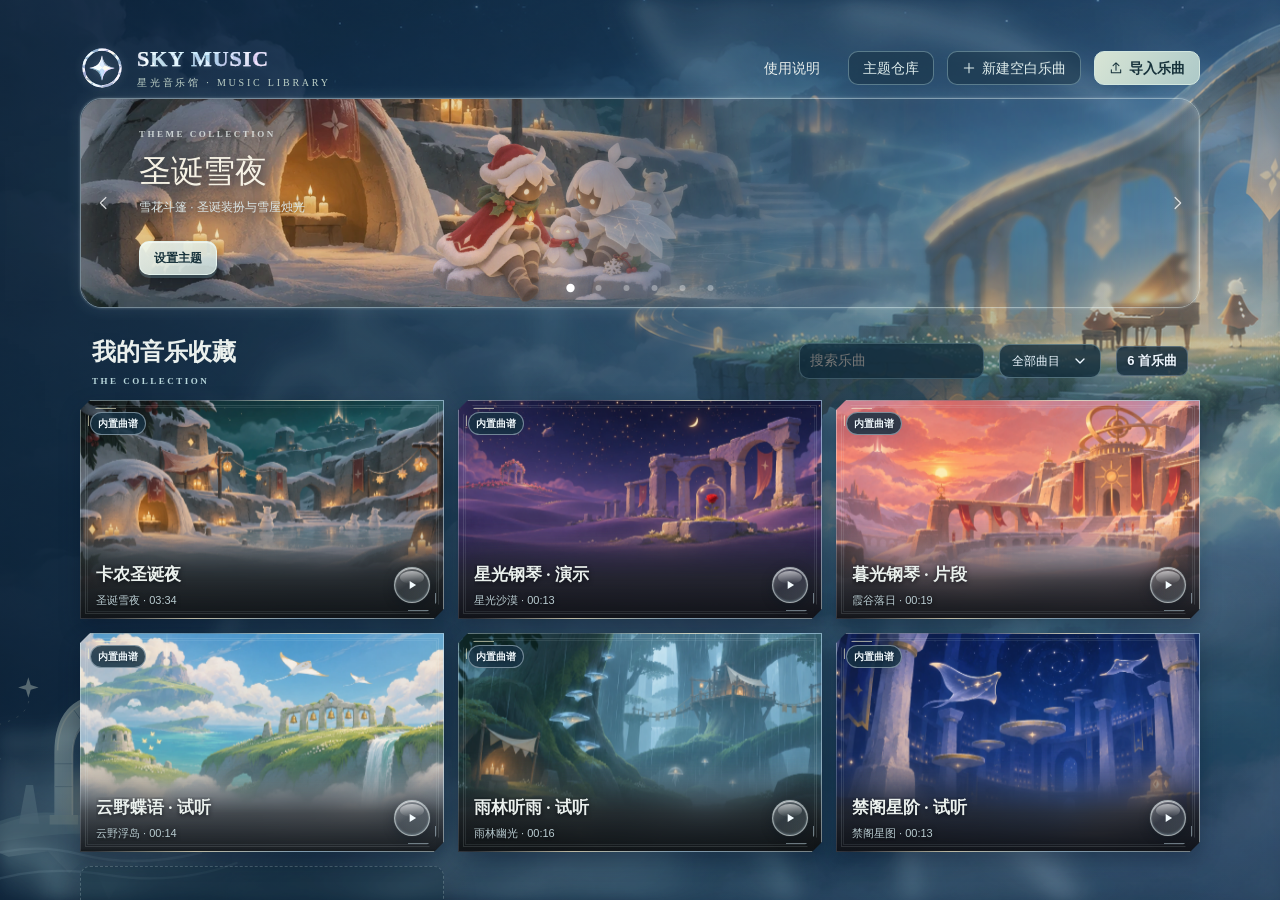
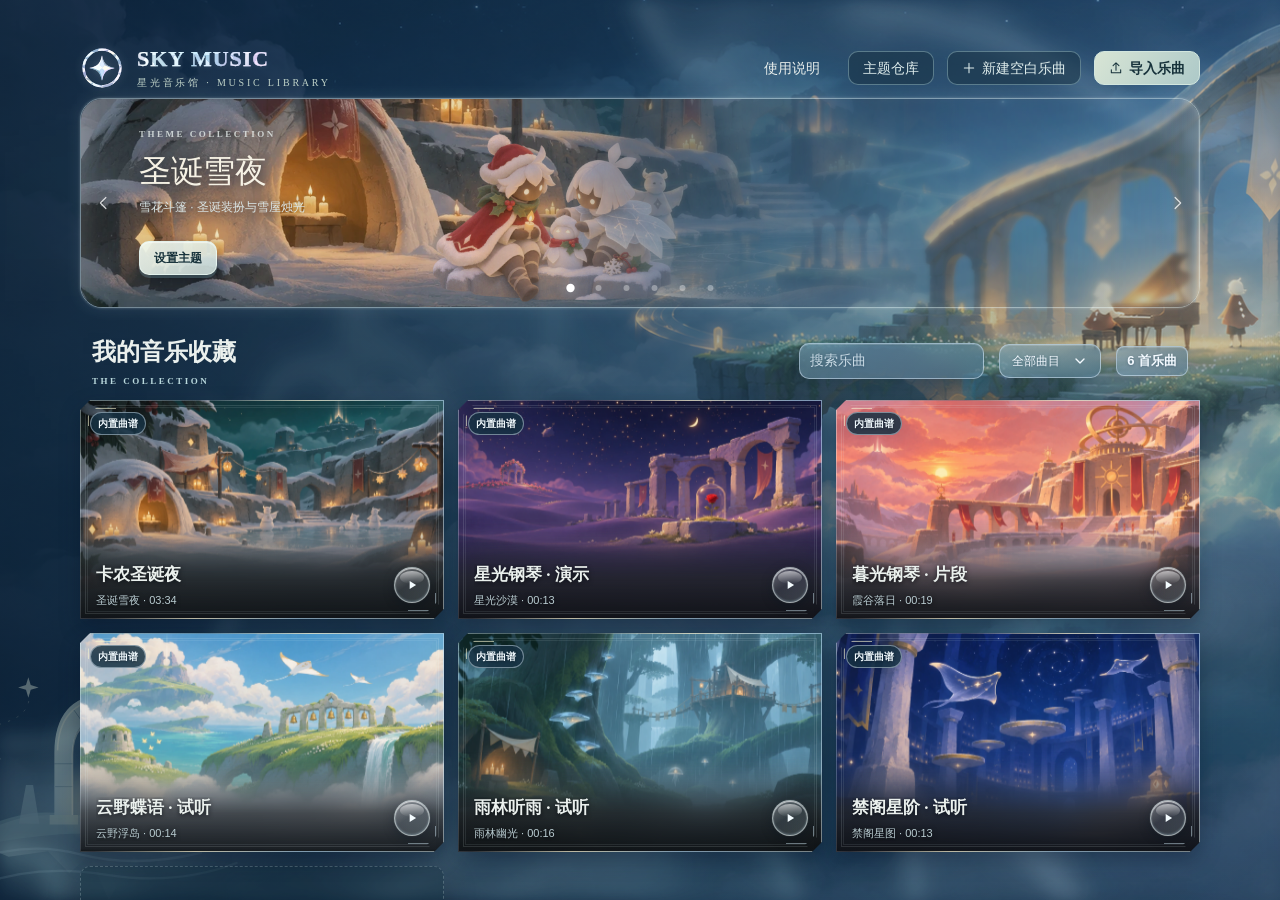
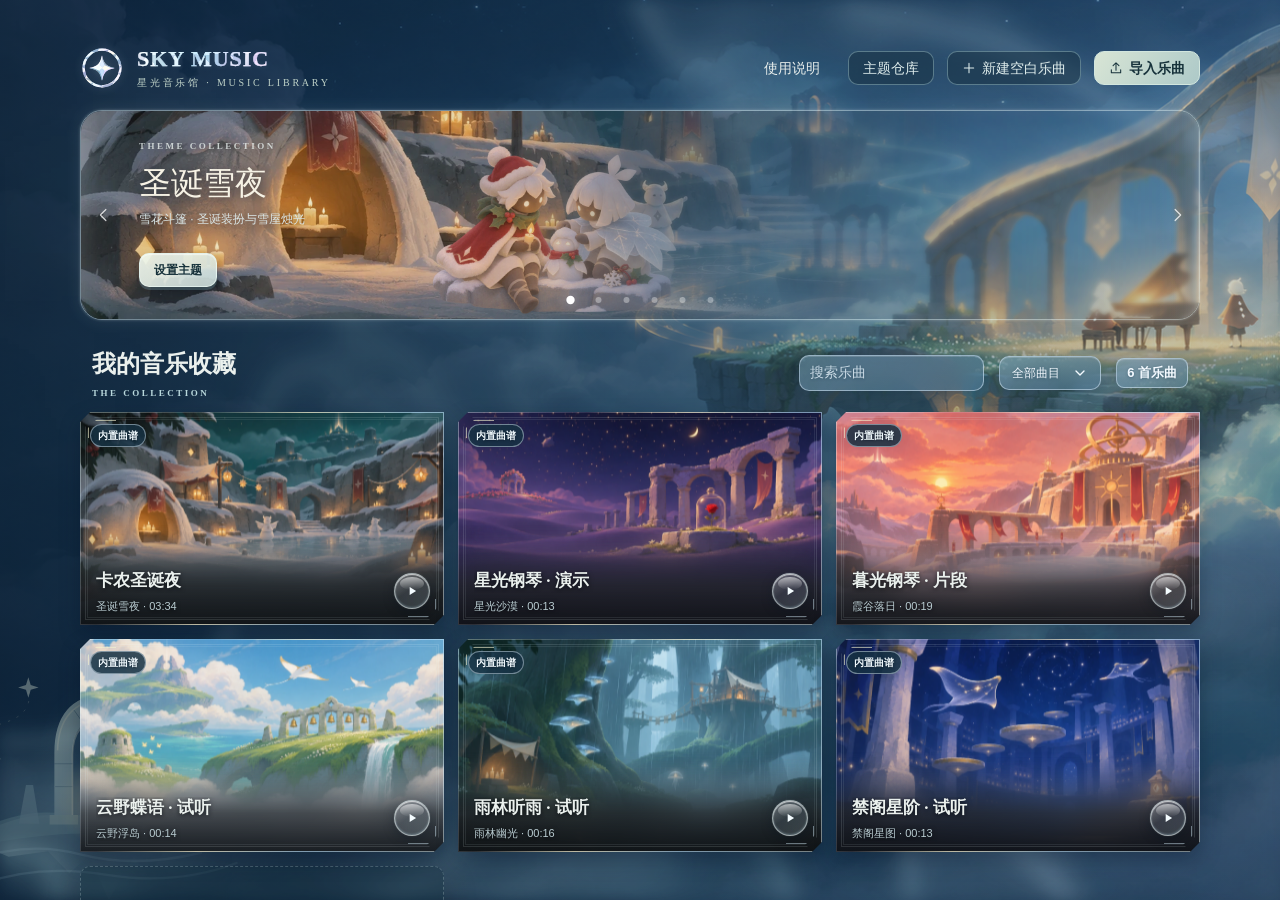
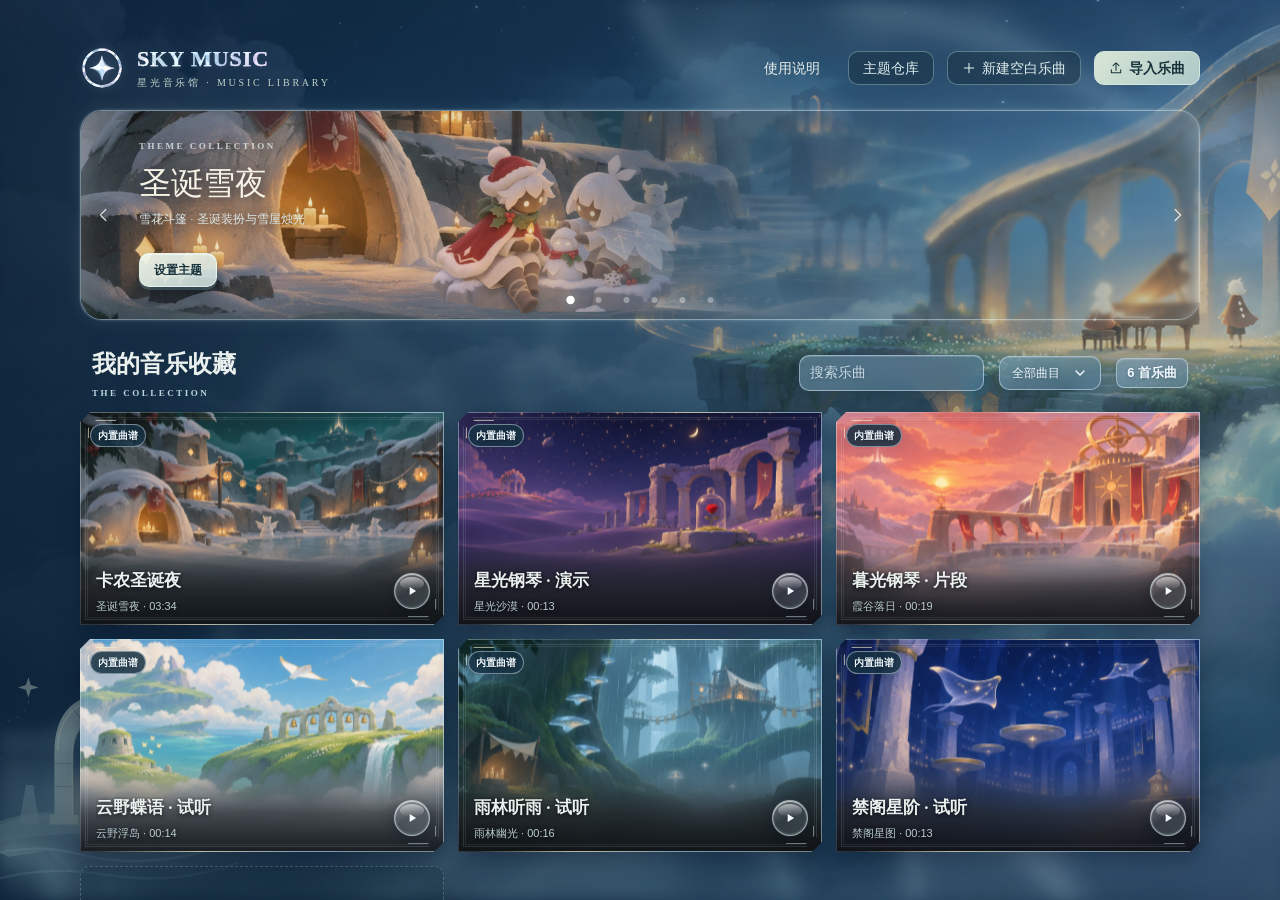
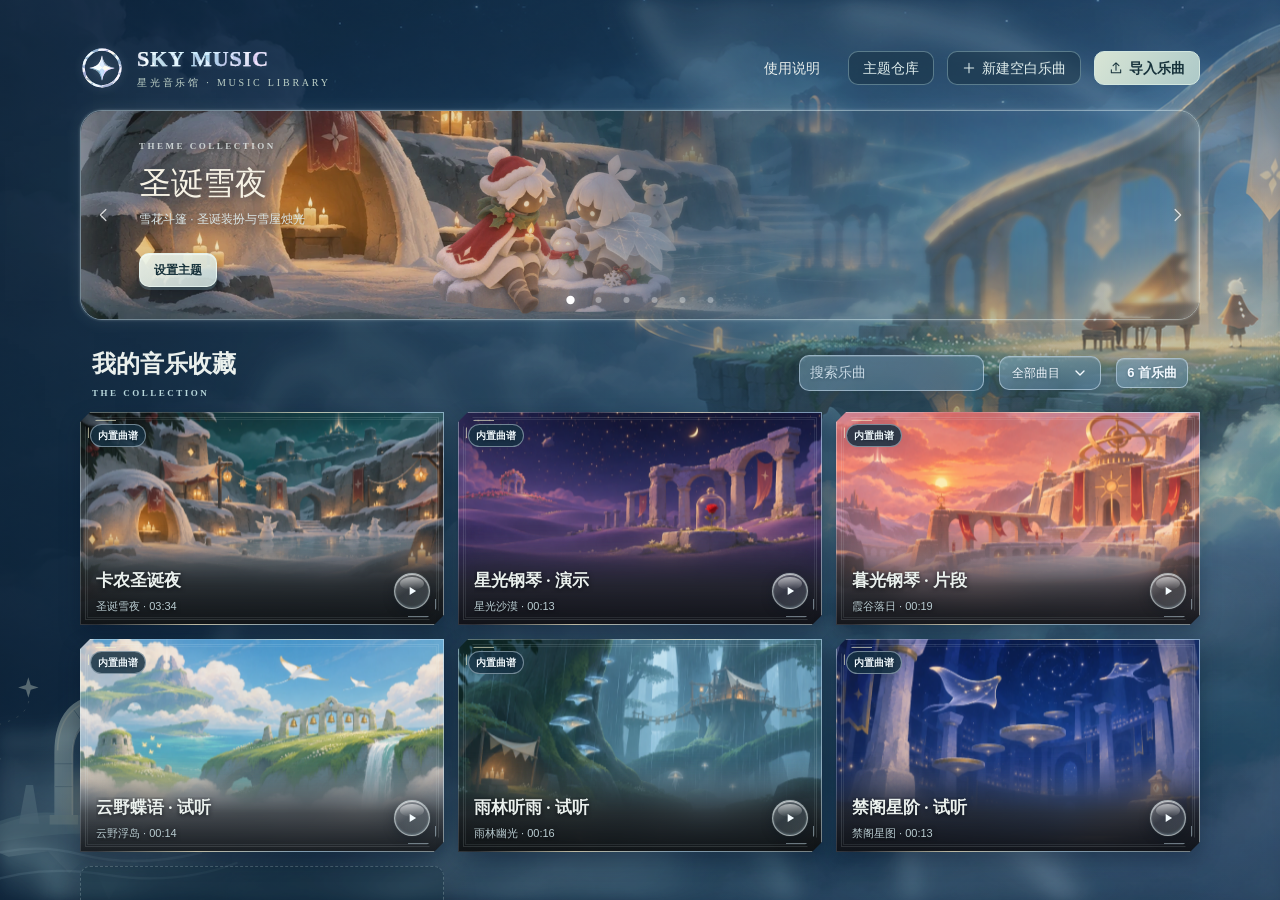
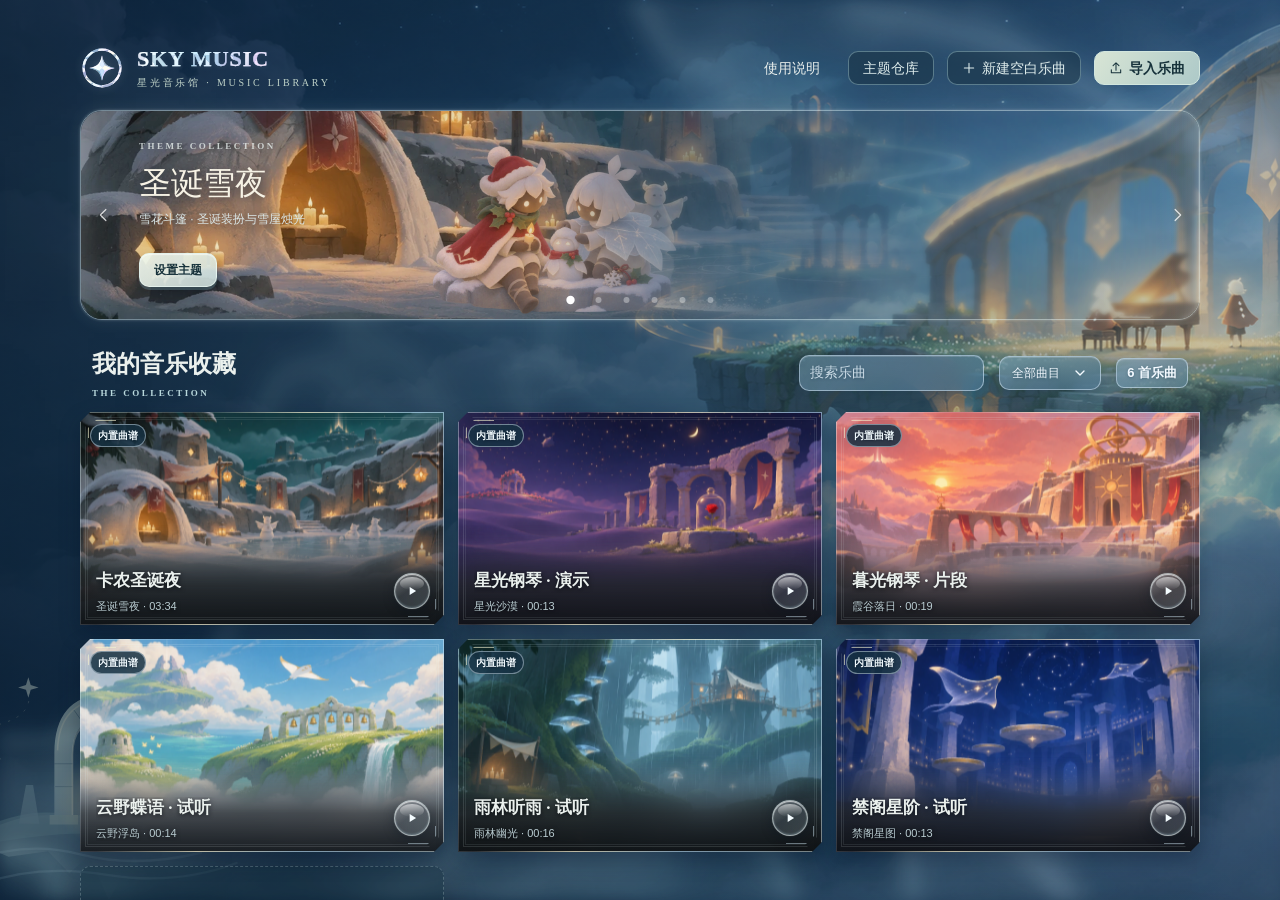
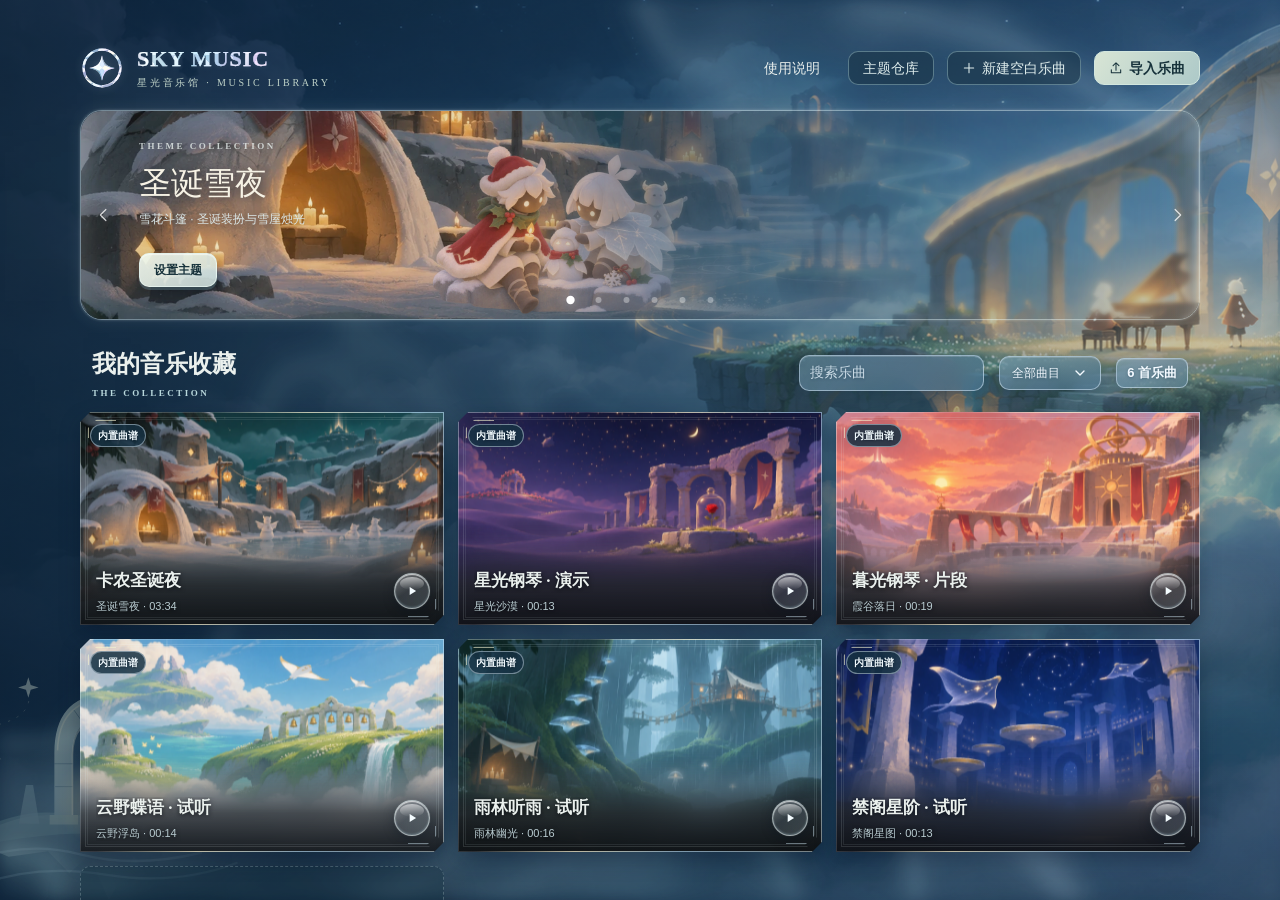
